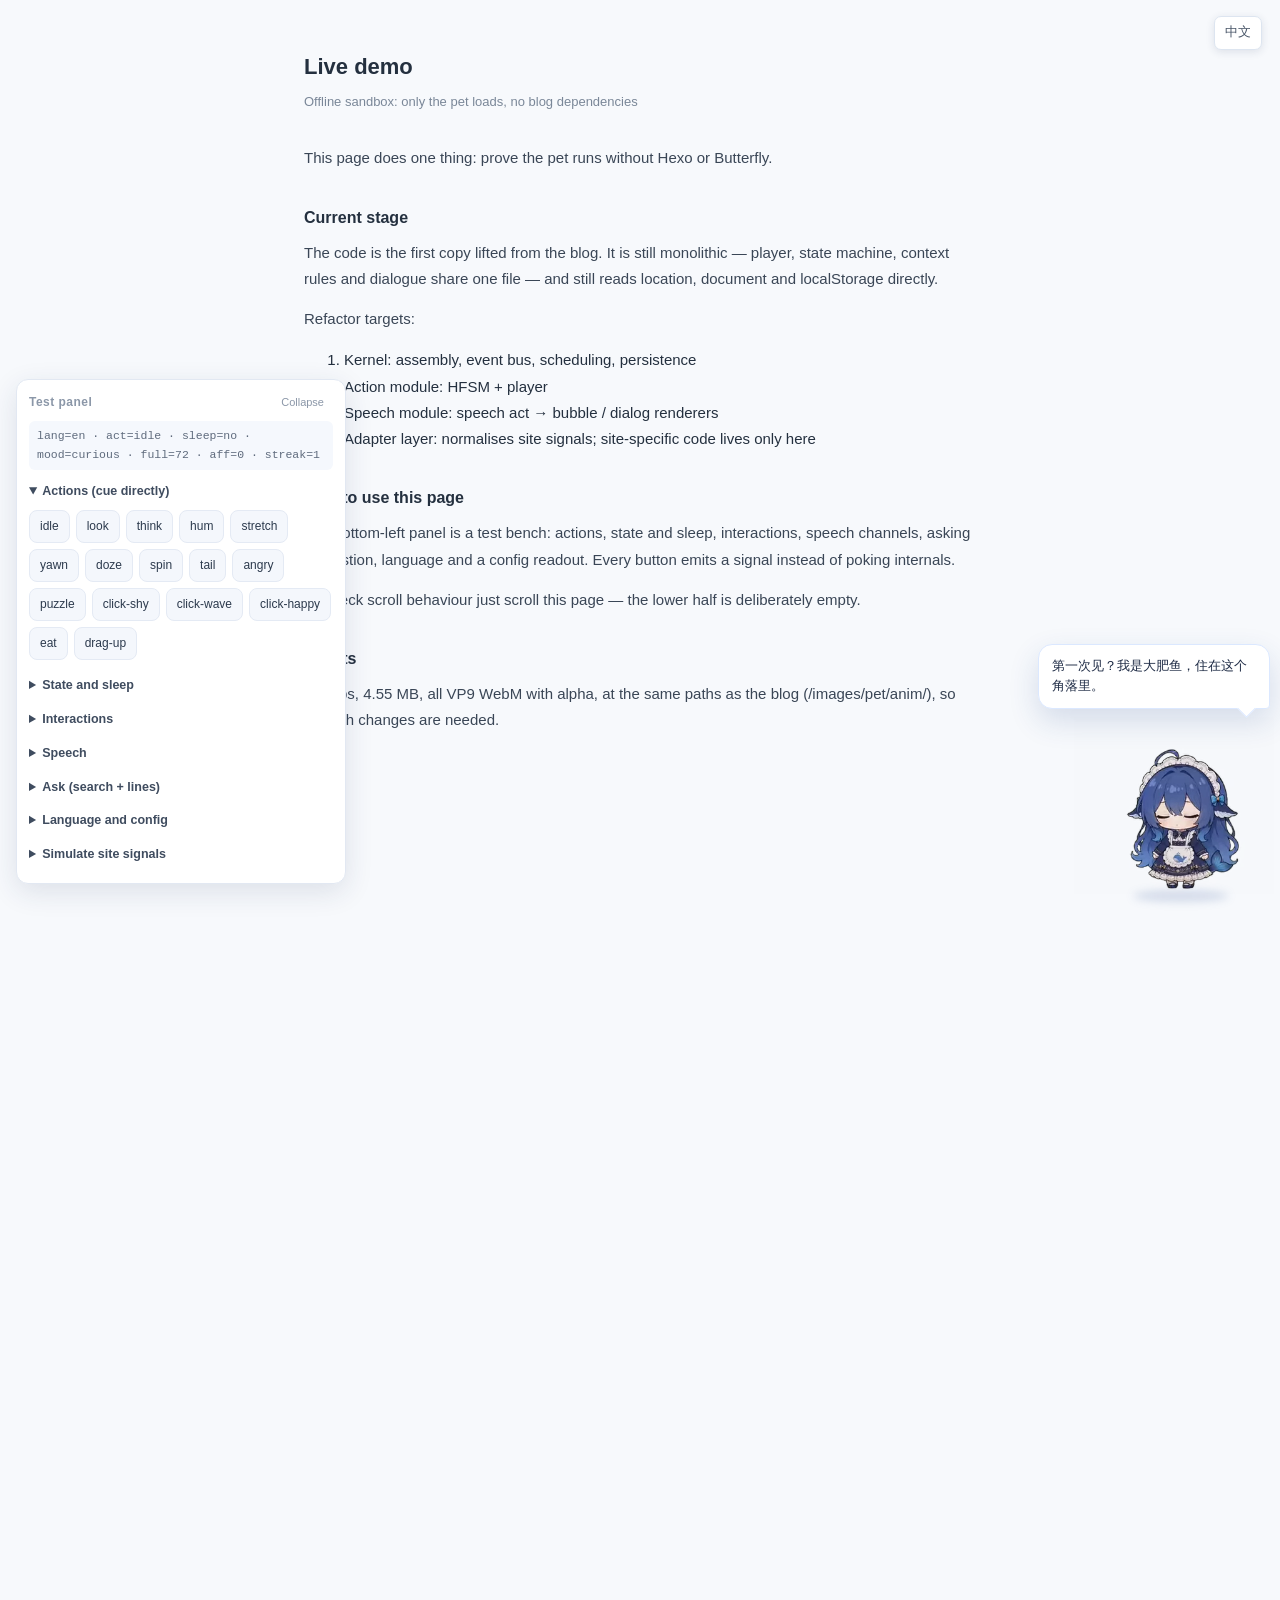
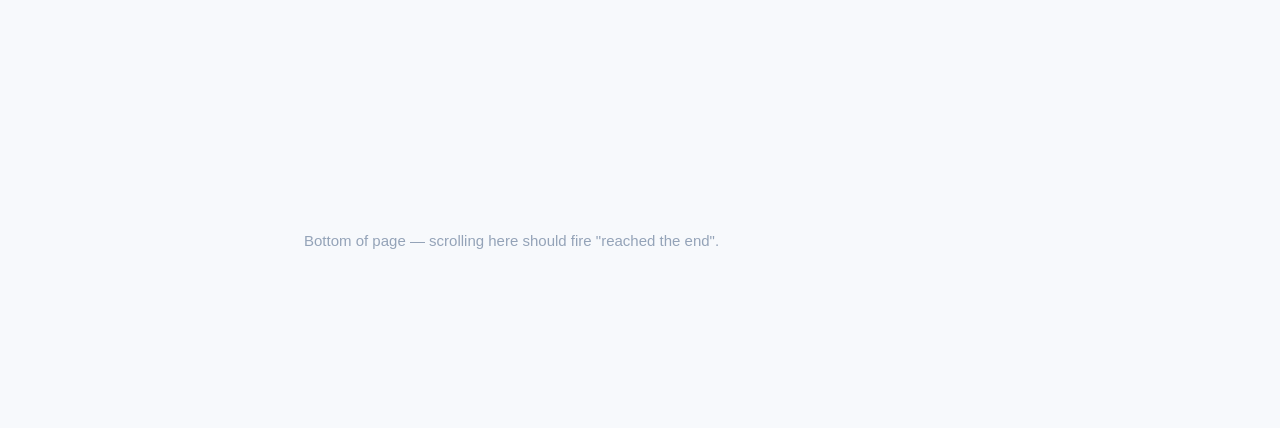
==== index.html @ dca75007 "refactor: 站点接入收敛到 window.SiteAPI，去掉 DOM/location/localStorage 依赖" ====
<!DOCTYPE html>
<html lang="zh-CN">
<head>
<meta charset="utf-8">
<meta name="viewport" content="width=device-width, initial-scale=1">
<title>宠物演示 · 大肥鱼</title>
<link rel="stylesheet" href="/css/deepseek-pet.css">
<style>
    :root { color-scheme: light; }
    * { box-sizing: border-box; }
    body {
        margin: 0;
        font: 15px/1.75 -apple-system, "Segoe UI", "Microsoft YaHei", sans-serif;
        color: #24303f;
        background: #f7f9fc;
    }
    main { max-width: 720px; margin: 0 auto; padding: 48px 24px 160px; }
    h1 { font-size: 22px; margin: 0 0 4px; }
    .sub { color: #7a8798; font-size: 13px; margin-bottom: 32px; }
    h2 { font-size: 16px; margin: 32px 0 8px; }
    p { margin: 0 0 14px; color: #3a4656; }
    code { background: #eef2f8; padding: 1px 5px; border-radius: 4px; font-size: 13px; }
    pre { background: #eef2f8; padding: 14px; border-radius: 8px; overflow: auto; font-size: 13px; }

    /* 模拟站点信号的控制台 */
    .lab { max-height: 72vh; overflow: auto; }
    .lab-head { display:flex; align-items:center; justify-content:space-between; gap:8px; margin-bottom:6px; }
    .lab-head h3 { margin:0; }
    .lab-row { display:flex; flex-wrap:wrap; gap:6px; }
    .lab-row input[type=text] { flex:1 1 100%; }
    .lab-read { font:11.5px/1.6 Consolas,monospace; color:#5f6b7d; background:#f5f8fd; border-radius:6px; padding:6px 8px; margin:6px 0 8px; overflow-wrap:anywhere; }
    .lab details { margin:6px 0 4px; }
    .lab summary { cursor:pointer; font-size:12.5px; color:#3f4c5f; padding:3px 0; font-weight:600; }
    .lab details .lab-row { padding:4px 0 6px; }
    .lab-row input[type=text] { width:100%; box-sizing:border-box; margin-bottom:4px; }
    .lab-out { font:11.5px/1.5 Consolas,monospace; color:#5f6b7d; background:#f5f8fd; border-radius:6px; padding:6px 8px; margin:6px 0 0; white-space:pre-wrap; overflow-wrap:anywhere; }

    .lab {
        position: fixed; left: 16px; bottom: 16px; z-index: 200;
        background: #fff; border: 1px solid #e2e8f2; border-radius: 12px;
        box-shadow: 0 8px 28px rgba(30, 50, 90, .12);
        padding: 10px 12px; width: 330px;
    }
    .lab h3 { margin: 0 0 8px; font-size: 12px; color: #8b97a8; letter-spacing: .04em; }
    .lab button {
        display: block; width: 100%; margin: 0 0 6px; padding: 7px 10px;
        font: inherit; font-size: 13px; text-align: left; cursor: pointer;
        background: #f4f7fc; border: 1px solid #e4eaf4; border-radius: 8px; color: #2c3a4d;
    }
    .lab button:hover { background: #e9f0fb; border-color: #cfdcef; }
    .lab button:active { transform: translateY(1px); }
    .lab .dark { background: #22303f; }
    .lab .dark body { background: #0f1720; }

    /* 测试面板：按钮改成紧凑排列，别一列铺满 */
    .lab .lab-row button { display:inline-block; width:auto; margin:0; padding:5px 10px; font-size:12px; text-align:center; }
    .lab .lab-head h3 { margin:0; white-space:nowrap; }
    .lab .lab-head button { display:inline-block; width:auto; margin:0; padding:2px 8px; font-size:11px; color:#8b97a8; background:transparent; border-color:transparent; }
    .lab .lab-head button:hover { background:#f0f4fa; }
</style>
</head>
<body data-title-key="demo.title">
<main>
    <h1 data-i18n="demo.h1">宠物演示</h1>
    <div class="sub" data-i18n="demo.sub">离线环境 · 只加载宠物本体，不含博客任何依赖</div>

    <p data-i18n="demo.p1">这一页只做一件事：确认宠物能脱离 Hexo / Butterfly 独立运行。</p>

    <h2 data-i18n="demo.stage">当前阶段</h2>
    <p data-i18n="demo.p2">代码是从博客里原样拷贝出来的第一版，内部仍然是单体结构（播放器、状态机、上下文规则、对话都在这一个文件里），并且还在直接读 location、document、localStorage。</p>
    <p data-i18n="demo.p3">接下来的重构目标：</p>
    <ol>
        <li data-i18n="demo.li1">内核（装配、事件总线、调度、持久化）</li>
        <li data-i18n="demo.li2">动作模块（HFSM 状态机 + 播放器）</li>
        <li data-i18n="demo.li3">语言模块（speech act → 气泡 / 对话框渲染器）</li>
        <li data-i18n="demo.li4">适配层（把站点信号规范化，本站的 adapter 只在这里）</li>
    </ol>

    <h2 data-i18n="demo.how">怎么用这一页</h2>
    <p data-i18n="demo.p4">左下角的面板用于模拟站点信号：滚动到底、切到文章页、喂食、触发问候。这些按钮模拟的是未来适配器应当 emit 的东西。</p>
    <p data-i18n="demo.p5">要验证滚动相关行为，直接滚动本页即可——页面下半部分有足够的空白。</p>

    <h2 data-i18n="demo.assets">素材</h2>
    <p data-i18n="demo.p6">32 段动画，4.55 MB，全部为带 alpha 的 VP9 WebM，路径与博客一致（/images/pet/anim/），所以宠物代码不需要改动路径。</p>

    <div style="height:120vh"></div>
    <p style="color:#94a3b8" data-i18n="demo.bottom">页面底部 —— 滚动到这里应触发“读到底了”。</p>
</main>

<div class="lab" id="lab">
    <div class="lab-head">
        <h3 data-i18n="demo.lab">测试面板</h3>
        <button class="lab-mini" onclick="document.getElementById('lab').classList.toggle('is-open')" data-i18n="demo.lab.toggle">收起</button>
    </div>

    <div class="lab-read" id="labRead">…</div>

    <details open>
        <summary data-i18n="demo.g.act">动作（直接 cue）</summary>
        <div class="lab-row" id="labActs"></div>
    </details>

    <details>
        <summary data-i18n="demo.g.state">状态与睡眠</summary>
        <div class="lab-row">
            <button onclick="labState('idle')" data-i18n="demo.state.idle">待机</button>
            <button onclick="labState('busy')" data-i18n="demo.state.busy">忙碌</button>
            <button onclick="labState('sleepy')" data-i18n="demo.state.sleepy">困倦</button>
            <button onclick="labSleep()" data-i18n="demo.sleep">强制入睡</button>
            <button onclick="labWake()" data-i18n="demo.wake">叫醒</button>
        </div>
    </details>

    <details>
        <summary data-i18n="demo.g.interact">互动</summary>
        <div class="lab-row">
            <button onclick="labFeed()" data-i18n="demo.feed">喂食</button>
            <button onclick="labPoke('head')" data-i18n="demo.poke.head">戳脑袋</button>
            <button onclick="labPoke('tail')" data-i18n="demo.poke.tail">戳尾巴</button>
            <button onclick="labBurst()" data-i18n="demo.particles">粒子 ×1</button>
        </div>
    </details>

    <details>
        <summary data-i18n="demo.g.speech">说话</summary>
        <div class="lab-row">
            <button onclick="labSpeech('ambient')" data-i18n="demo.speech.ambient">闲话</button>
            <button onclick="labSpeech('context')" data-i18n="demo.speech.context">情境</button>
            <button onclick="labSpeech('reply')" data-i18n="demo.speech.reply">回答</button>
            <button onclick="labSpeech('dialog')" data-i18n="demo.speech.dialog">进对话框</button>
        </div>
    </details>

    <details>
        <summary data-i18n="demo.g.ask">问一句（走检索 / 句库）</summary>
        <div class="lab-row">
            <input id="labQ" type="text" placeholder="有没有讲算法的？" data-i18n-placeholder="demo.ask.ph">
            <button onclick="labAsk()" data-i18n="demo.ask">提问</button>
        </div>
        <p class="lab-out" id="labAns">…</p>
    </details>

    <details>
        <summary data-i18n="demo.g.lang">语言与配置</summary>
        <div class="lab-row">
            <button onclick="labLang('zh')">中文</button>
            <button onclick="labLang('en')">English</button>
            <button onclick="labShowConfig()" data-i18n="demo.showConfig">看配置</button>
            <button onclick="location.reload()" data-i18n="demo.reload">刷新（重置会话）</button>
        </div>
        <p class="lab-out" id="labCfg">…</p>
    </details>

    <details>
        <summary data-i18n="demo.g.site">站点对接（模拟 SiteAPI）</summary>
        <div class="lab-row">
            <button onclick="location.search='?mock=1'" data-i18n="demo.sim9">带模拟站点重载</button>
            <button onclick="mockCtx('post')" data-i18n="demo.sim1">文章页</button>
            <button onclick="mockCtx('tag')" data-i18n="demo.sim2">标签页</button>
            <button onclick="mockCtx('home')" data-i18n="demo.sim5">首页</button>
            <button onclick="mockCtx('404')" data-i18n="demo.sim6">404</button>
            <button onclick="mockScroll(0.95)" data-i18n="demo.sim3">滚动到 90%</button>
            <button onclick="mockScroll(0)" data-i18n="demo.sim4">滚回顶部</button>
            <button onclick="mockBookmark()" data-i18n="demo.sim7">收藏这页</button>
        </div>
        <p class="lab-out" id="labSite">…</p>
    </details>
</div>
<script>
    /* 实验台：把面板按钮翻译成内核意图，验证真实通路。
       这些按钮模拟的是"站点信号"，正式接入时由 adapter 发出。 */
    (function () {
        function say(text) {
            if (window.PetKernel) window.PetKernel.emit('speech.act', { text: text, ttl: 4200, channel: 'auto', priority: 'context' });
        }
        function act(name, level) {
            if (window.PetKernel) window.PetKernel.emit('intent.action', { act: name, level: level || 'direct', duration: 4000 });
        }
        function state(name) {
            if (window.PetKernel) window.PetKernel.emit('intent.state', { state: name });
        }

        var HANDLERS = {
            'nav:home': function () { state('idle'); say('回到首页了。'); act('look'); },
            'content:item': function () { state('reading'); say('打开一篇，我陪你读。'); act('hum'); },
            'progress:1': function () { window.scrollTo({ top: document.body.scrollHeight, behavior: 'smooth' }); },
            'visitor:first': function () { say('第一次见？我是大肥鱼，住在这个角落里。'); act('click-wave'); },
            'feed': function () { say('白米饭！谢谢你。'); act('eat'); },
            'pet:head': function () { say('别戳脑袋啦。'); act('click-shy'); }
        };

        /* ---- 模拟站点：直接改假 SiteAPI 的状态，看宠物怎么反应 ---- */
        function siteOn() {
            return !!(window.mockSite && window.PetDebug);
        }
        function petAdapter() {
            var d = window.PetDebug && window.PetDebug['deepseek-pet'];
            return d && d.adapter;
        }
        function showSite() {
            var el = document.getElementById('labSite');
            if (!el) return;
            if (!siteOn()) {
                el.textContent = '未挂载模拟站点：点「带模拟站点重载」再试。';
                return;
            }
            var ctx = window.mockSite.state.ctx;
            var ad = petAdapter();
            el.textContent = 'ctx=' + ctx.type + ' ' + ctx.path +
                ' · ratio=' + window.mockSite.state.scroll +
                ' · 宠物看到: ' + (ad ? JSON.stringify(ad.context()) : 'n/a');
        }
        window.mockCtx = function (kind) {
            if (!siteOn()) return showSite();
            var map = {
                post: { type: 'post', id: 'mock-post', title: '演示用的文章', path: '/posts/mock/' },
                tag: { type: 'page', id: '/tags/Unity/', title: '标签：Unity', path: '/tags/Unity/' },
                home: { type: 'page', id: '/', title: '演示首页', path: '/' },
                '404': { type: 'page', id: '/404.html', title: '找不到页面', path: '/404.html' }
            };
            window.mockSite.setContext(map[kind] || map.post);
            setTimeout(function () { try { petAdapter().refresh(); } catch (e) { /* ignore */ } showSite(); }, 60);
        };
        window.mockScroll = function (ratio) {
            if (!siteOn()) return showSite();
            window.mockSite.setScroll(ratio);
            setTimeout(showSite, 60);
        };
        window.mockBookmark = function () {
            if (!siteOn()) return showSite();
            window.PetDebug['deepseek-pet'].site.action('bookmark.toggle', {
                type: 'post', id: 'mock-post', title: '演示用的文章', path: '/posts/mock/'
            }).then(function (r) {
                say(r.ok ? (r.result && r.result.active ? '收藏好了。' : '取消收藏了。') : '收藏没成：' + r.error);
                showSite();
            });
        };
        setInterval(function () { if (document.getElementById('labSite')) showSite(); }, 3000);

        window.sim = function (name) {
            console.log('[lab] signal:', name);
            window.dispatchEvent(new CustomEvent('lab:signal', { detail: { name: name } }));
            var fn = HANDLERS[name];
            if (fn) { try { fn(); } catch (e) { console.error('[lab]', e); } }
            else if (window.PetKernel) window.PetKernel.log && console.log('[lab] no handler for', name);
        };

        // 也支持外部直接派发 lab:signal
        window.addEventListener('lab:signal', function (e) { /* 保留钩子，供未来 adapter 接入 */ });
    })();
</script>
<script>
/* ---------------- 测试面板 ----------------
 * 所有按钮都只是"发信号"，不直接改宠物内部状态：
 * 动作走 intent.action，状态走 intent.state，说话走 speech.act，问句走 PetDebug.reply。
 * 想加测试项，往 ACTS 里塞一个名字就行（动画名来自 config 的 animations / states）。
 */
(function () {
    var ACTS = ['idle', 'look', 'think', 'hum', 'stretch', 'yawn', 'doze', 'spin', 'tail',
                'angry', 'puzzle', 'click-shy', 'click-wave', 'click-happy', 'eat', 'drag-up'];

    function dbg() { return window.PetDebug && window.PetDebug['deepseek-pet']; }
    function T(zh) { return (window.PetI18n && PetI18n.lang === 'en') ? (window.PetI18n.t(zh)) : zh; }

    function emit(method, payload) {
        var K = window.PetKernel;
        if (!K || !K[method]) return false;
        K[method](payload);
        return true;
    }

    function buildActs() {
        var host = document.getElementById('labActs');
        if (!host) return;
        ACTS.forEach(function (name) {
            var b = document.createElement('button');
            b.textContent = name;
            b.onclick = function () { emit('action', { act: name, level: 'direct', duration: 3000 }); };
            host.appendChild(b);
        });
    }

    window.labState = function (name) { emit('state', { state: name }); refresh(); };
    window.labSleep = function () { var d = dbg(); if (d && d.director) d.director.sleep(); refresh(); };
    window.labWake = function () { var d = dbg(); if (d && d.director) d.director.wake(); refresh(); };
    window.labFeed = function () { emit('action', { act: 'eat', level: 'direct' }); refresh(); };
    window.labPoke = function (zone) {
        var d = dbg();
        if (d && d.director) d.director.cue(zone === 'tail' ? 'tail' : 'click-shy');
        var line = zone === 'tail' ? T('尾巴会痒的。') : T('别戳脑袋啦。');
        emit('speech', { text: line, channel: 'auto', priority: 'context', ttl: 2600 });
    };
    window.labBurst = function () {
        var root = document.querySelector('.dp-root');
        if (!root) return;
        var el = document.createElement('span');
        el.className = 'dp-particle';
        el.textContent = '\u{1F497}';
        el.style.left = (52 + Math.random() * 60) + 'px';
        root.appendChild(el);
        setTimeout(function () { el.remove(); }, 1400);
    };
    window.labSpeech = function (kind) {
        var text = T('（测试台词）');
        var act = { text: text, channel: 'auto', priority: 'ambient', ttl: 2600 };
        if (kind === 'context') act.priority = 'context';
        if (kind === 'reply') act.priority = 'reply';
        if (kind === 'dialog') act.channel = 'dialog';
        emit('speech', act);
    };
    window.labAsk = function () {
        var d = dbg(), q = document.getElementById('labQ').value;
        var box = document.getElementById('labAns');
        if (!d || !q) { box.textContent = '…'; return; }
        box.textContent = String(d.reply(q));
    };
    window.labLang = function (code) {
        var d = dbg();
        if (d && d.content) d.content.setLang(code);
        // 工具页文案走 PetI18n，宠物台词走 content，两边一起切才一致
        if (window.PetI18n) window.PetI18n.setLang(code);
        document.documentElement.lang = code === 'en' ? 'en' : 'zh-CN';
        refresh();
    };
    window.labShowConfig = function () {
        var d = dbg(), box = document.getElementById('labCfg');
        if (!d) return;
        var c = d.config;
        box.textContent = JSON.stringify({
            name: (c.persona && c.persona.name) || c.name,
            lang: d.content && d.content.lang,
            drag: c.drag && c.drag.enabled,
            particles: c.click && c.click.particleCount,
            bubbleTtl: c.speech && c.speech.bubbleTtl,
            sleepLoop: c.states && c.states.sleepy && c.states.sleepy.loop,
            idleSleepMs: c.idleSleepMs
        }, null, 1);
    };

    function refresh() {
        var box = document.getElementById('labRead');
        var d = dbg();
        if (!box || !d) return;
        var st = d.state || {};
        var sleeping = !!(d.director && d.director.isSleeping());
        box.textContent = [
            'lang=' + (d.content && d.content.lang),
            'act=' + (d.player && d.player.name ? d.player.name() : '-'),
            'sleep=' + (sleeping ? 'yes' : 'no'),
            'mood=' + (d.mood ? d.mood() : '-'),
            'full=' + (st.fullness | 0),
            'aff=' + (st.affinity | 0),
            'streak=' + (st.streak || 1)
        ].join('  ·  ');
    }

    buildActs();
    setInterval(refresh, 600);
    setTimeout(refresh, 1500);
})();
</script>
<script>
    /* 配置改动后其它标签页会写入时间戳，这里自动重载 */
    (function () {
        var base = null;
        var timer = null;
        function tip() {
            var d = document.createElement('div');
            d.textContent = (window.PetI18n && PetI18n.lang === 'en')
                ? 'Settings changed — reloading…'
                : '配置已更新，正在重载…';
            d.style.cssText = 'position:fixed;left:50%;top:18px;transform:translateX(-50%);z-index:300;' +
                'background:#1f2a37;color:#fff;font:13px/1.5 -apple-system,"Segoe UI","Microsoft YaHei",sans-serif;' +
                'padding:8px 16px;border-radius:20px;box-shadow:0 6px 20px rgba(20,40,80,.25)';
            document.body.appendChild(d);
            setTimeout(function () { location.reload(); }, 700);
        }
        function check() {
            fetch('/api/version', { cache: 'no-store' })
                .then(function (r) { return r.ok ? r.json() : null; })
                .then(function (d) {
                    if (!d || !d.ok) { clearInterval(timer); return; }   // 静态托管时没有这个接口，安静退出
                    if (base === null) { base = d.rev; return; }
                    if (d.rev !== base) { clearInterval(timer); tip(); }
                })
                .catch(function () { clearInterval(timer); });
        }
        timer = setInterval(check, 2500);
        check();
    })();

    /* 编辑器保存后广播时间戳，跨标签页立即重载 */
    (function () {
        window.addEventListener('storage', function (e) {
            if (e.key !== 'pet-config-ts') return;
            var tip = document.createElement('div');
            tip.textContent = (window.PetI18n && PetI18n.lang === 'en')
                ? 'Settings changed — reloading…'
                : '配置已更新，正在重载…';
            tip.style.cssText = 'position:fixed;left:50%;top:18px;transform:translateX(-50%);z-index:300;' +
                'background:#1f2a37;color:#fff;font:13px/1.5 -apple-system,"Segoe UI","Microsoft YaHei",sans-serif;' +
                'padding:8px 16px;border-radius:20px;box-shadow:0 6px 20px rgba(20,40,80,.25)';
            document.body.appendChild(tip);
            setTimeout(function () { location.reload(); }, 700);
        });
    })();
</script>
<script src="assets/i18n.js"></script>
<script>
    /* 带 ?mock=1 时先挂一个假的 SiteAPI，再加载宠物：
       这样演示页也能走"只通过 SiteAPI 对话"的真实链路。 */
    (function () {
        function loadPet() {
            var p = document.createElement('script');
            p.type = 'module';
            p.src = '/js/pet/index.js';
            document.body.appendChild(p);
        }
        if (/[?&]mock=1\b/.test(location.search)) {
            var s = document.createElement('script');
            s.src = '/mock-site.js';
            s.onload = loadPet;
            s.onerror = loadPet;
            document.body.appendChild(s);
        } else {
            loadPet();
        }
    })();
</script>
</body>
</html>
---- css/deepseek-pet.css ----
/* ============================================================
 * DeepSeek 鲸鱼娘博客宠物 · 小深
 * 立绘 + localStorage，不依赖任何外部接口、不需要 API Key
 * ============================================================ */

.dp-root {
    --dp-primary: #4a8cf7;
    --dp-primary-2: #7c5cf0;
    --dp-cyan: #62d9f5;
    --dp-text: #1e2b45;
    --dp-muted: #6b7c99;
    --dp-card: #ffffff;
    --dp-border: #dbe8ff;
    position: fixed;
    /* 偏移量由 CONFIG.offset 写入，同页放第二只时错开位置 */
    right: calc(6px + var(--dp-ox, 0px));
    bottom: calc(6px + var(--dp-oy, 0px));
    /* 低于主题右下角按钮，避免挡住深色模式等开关 */
    z-index: 90;
    /* 尺寸由 CONFIG.size 写成 --dp-w / --dp-h，这里的值只是缺省 */
    width: var(--dp-w, 200px);
    pointer-events: none;
    font-family: -apple-system, BlinkMacSystemFont, "Segoe UI", Roboto, "PingFang SC", "Microsoft YaHei", sans-serif;
    user-select: none;
    -webkit-user-select: none;
    touch-action: none;
}

[data-theme="dark"] .dp-root {
    --dp-text: #e8eefc;
    --dp-muted: #9fb0ce;
    --dp-card: #1a2333;
    --dp-border: #2d3d5c;
}

/* ---------- 角色 ---------- */
.dp-root .dp-character {
    position: relative;
    width: var(--dp-w, 200px);
    /* 与动画素材同比例，由 CONFIG.size 决定 */
    height: var(--dp-h, 177px);
    pointer-events: auto;
    cursor: grab;
    transform-origin: 50% 100%;
    animation: dp-float 8.4s ease-in-out infinite;
}

/* 关掉拖拽时换成普通指针，别暗示"能抓" */
.dp-root.is-no-drag .dp-character {
    cursor: pointer;
}

/* 舞台：静态立绘打底，透明视频叠在上面 */
.dp-root .dp-stage {
    position: absolute;
    inset: 0;
}

.dp-root .dp-art,
.dp-root .dp-video {
    position: absolute;
    inset: 0;
    display: block;
    width: 100%;
    height: 100%;
    object-fit: contain;
    object-position: bottom center;
    -webkit-user-drag: none;
    pointer-events: none;
}

/* 投影参数：可在 CONFIG.shadow 或 CSS 里覆盖
 * --dp-shadow-x   水平偏移，正数向右（角色偏左时调大）
 * --dp-shadow-y   垂直偏移
 * --dp-shadow-blur 模糊半径
 * --dp-shadow-color 颜色
 */
.dp-root {
    --dp-shadow-x: 0px;
    --dp-shadow-y: 10px;
    --dp-shadow-blur: 14px;
    --dp-shadow-color: rgba(33, 72, 145, 0.16);
}

/* 投影只给占位立绘：视频叠加 drop-shadow 会在软件渲染下糊出一圈灰底 */
.dp-root .dp-art {
    filter: drop-shadow(var(--dp-shadow-x) var(--dp-shadow-y) var(--dp-shadow-blur) var(--dp-shadow-color));
}

/* 视频默认透明，谁在播谁亮 */
.dp-root .dp-video {
    opacity: 0;
    transition: opacity 130ms ease;
}

.dp-root .dp-video.is-front {
    opacity: 1;
}

/* 视频就位后把占位立绘淡出；没就位（或浏览器不支持 WebM alpha）就一直显示立绘 */
.dp-root .dp-stage.is-ready .dp-art {
    opacity: 0;
    transition: opacity 320ms ease;
}

.dp-root .dp-stage.is-static .dp-art {
    opacity: 1;
}

.dp-root.is-sleep .dp-art {
    filter: drop-shadow(var(--dp-shadow-x) var(--dp-shadow-y) var(--dp-shadow-blur) var(--dp-shadow-color)) saturate(0.82) brightness(0.96);
}

.dp-root.is-sleep .dp-video {
    filter: saturate(0.82) brightness(0.96);
}

/* 呼吸层：视频自带呼吸，这里只保留结构 */
.dp-root .dp-body {
    position: absolute;
    inset: 0;
    transform-origin: 50% 100%;
}

.dp-root.is-dragging .dp-character {
    cursor: grabbing;
    animation: none;
}


/* 地面投影：跟着 CONFIG.shadow 走，和立绘的 drop-shadow 共用同一组变量 */
.dp-root .dp-shadow {
    position: absolute;
    left: 50%;
    bottom: calc(-2px - var(--dp-shadow-y) * 0.5);
    width: 96px;
    height: 12px;
    border-radius: 50%;
    background: var(--dp-shadow-color);
    transform: translateX(calc(-50% + var(--dp-shadow-x)));
    filter: blur(calc(var(--dp-shadow-blur) * 0.45));
    animation: dp-shadow 3.8s ease-in-out infinite;
    z-index: -1;
}


/* 深色模式下给深蓝色的鳍和尾巴补一圈冷光，避免糊成一团 */

/* 被摸/被喂食时的弹跳 */
.dp-root .dp-character.is-happy {
    animation: dp-happy 0.9s ease;
}

/* 睡着时放慢、变暗 */
.dp-root.is-sleep .dp-character {
    animation-duration: 6.5s;
    filter: saturate(0.75) brightness(0.94);
}



/* ---------- 气泡 ---------- */
.dp-root .dp-bubble {
    position: absolute;
    right: 4px;
    bottom: calc(100% + 8px);
    width: 232px;
    padding: 11px 13px;
    border: 1px solid var(--dp-border);
    border-radius: 14px 14px 4px 14px;
    background: var(--dp-card);
    box-shadow: 0 12px 30px rgba(31, 66, 135, 0.16);
    color: var(--dp-text);
    font-size: 12.5px;
    line-height: 1.65;
    opacity: 0;
    transform: translateY(6px) scale(0.96);
    transform-origin: bottom right;
    pointer-events: none;
    transition: opacity 0.2s ease, transform 0.2s ease;
    z-index: 2;
}

.dp-root .dp-bubble.is-show {
    opacity: 1;
    transform: translateY(0) scale(1);
}

.dp-root .dp-bubble::after {
    content: "";
    position: absolute;
    right: 16px;
    bottom: -7px;
    width: 12px;
    height: 12px;
    border-right: 1px solid var(--dp-border);
    border-bottom: 1px solid var(--dp-border);
    background: var(--dp-card);
    transform: rotate(45deg);
}

/* ---------- 悬浮操作 ---------- */
.dp-root .dp-actions {
    position: absolute;
    pointer-events: none;
    /* 贴着角色盒子的右边缘，再用 padding 让出 8px 视觉间距：
       中间不能留"空隙"，否则鼠标横穿时 :hover 会断，按钮就先消失了 */
    right: 100%;
    padding-right: 8px;
    bottom: 34px;
    display: flex;
    flex-direction: column;
    gap: 5px;
    opacity: 0;
    transform: translateY(5px);
    transition: opacity var(--dp-actions-fade, 140ms) ease, transform var(--dp-actions-fade, 140ms) ease;
    pointer-events: none;
    z-index: 3;
}

.dp-root:hover .dp-actions,
.dp-root:focus-within .dp-actions,
.dp-root.is-chatting .dp-actions {
    opacity: 1;
    transform: translateY(0);
    pointer-events: auto;
}

/* 鼠标已经离开、但还在 actionHideDelayMs 的宽限期内：保持可点 */
.dp-root.is-actions .dp-actions {
    opacity: 1;
    transform: translateY(0);
    pointer-events: auto;
}

.dp-root .dp-action {
    display: inline-flex;
    align-items: center;
    justify-content: center;
    width: 30px;
    height: 30px;
    padding: 0;
    border: 1px solid var(--dp-border);
    border-radius: 9px;
    background: var(--dp-card);
    color: var(--dp-text);
    font-size: 15px;
    line-height: 1;
    cursor: pointer;
    box-shadow: 0 5px 12px rgba(31, 66, 135, 0.12);
    transition: transform 0.15s ease, border-color 0.15s ease;
}

.dp-root .dp-action:hover {
    border-color: var(--dp-primary);
    transform: translateY(-2px);
}

.dp-root .dp-action[data-dp-action="hide"] {
    color: var(--dp-muted);
    font-size: 17px;
}

/* ---------- 状态卡 ---------- */
.dp-root .dp-card {
    position: absolute;
    pointer-events: auto;
    right: calc(100% + 46px);
    bottom: 34px;
    width: 148px;
    padding: 9px 10px;
    border: 1px solid var(--dp-border);
    border-radius: 12px;
    background: var(--dp-card);
    box-shadow: 0 8px 20px rgba(31, 66, 135, 0.12);
    opacity: 0;
    transform: translateY(4px);
    pointer-events: none;
    transition: opacity 0.18s ease, transform 0.18s ease;
    z-index: 3;
}

.dp-root:hover .dp-card,
.dp-root:focus-within .dp-card {
    opacity: 1;
    transform: translateY(0);
}

/* 聊天时不弹状态卡，避免挡住角色 */
.dp-root.is-chatting .dp-card {
    opacity: 0;
    pointer-events: none;
}

.dp-root .dp-meter {
    display: grid;
    grid-template-columns: 34px minmax(0, 1fr);
    align-items: center;
    gap: 6px;
    margin-top: 5px;
}

.dp-root .dp-meter:first-child {
    margin-top: 0;
}

.dp-root .dp-meter span {
    color: var(--dp-muted);
    font-size: 10px;
}

.dp-root .dp-meter em {
    display: block;
    height: 5px;
    overflow: hidden;
    border-radius: 999px;
    background: var(--dp-border);
    font-style: normal;
}

.dp-root .dp-meter i {
    display: block;
    height: 5px;
    border-radius: 999px;
    background: linear-gradient(90deg, var(--dp-primary), var(--dp-cyan));
    transition: width 0.3s ease;
}

.dp-root .dp-status {
    color: var(--dp-primary);
    font-size: 10px;
    font-weight: 600;
}

.dp-root.is-hungry .dp-status {
    color: #ef7d4a;
}

/* ---------- 聊天 ---------- */
.dp-root .dp-chat {
    position: absolute;
    pointer-events: auto;
    right: 0;
    bottom: calc(100% + 8px);
    display: none;
    width: 248px;
    padding: 12px;
    border: 1px solid var(--dp-border);
    border-radius: 15px;
    background: var(--dp-card);
    box-shadow: 0 14px 34px rgba(31, 66, 135, 0.2);
    z-index: 4;
}

.dp-root .dp-chat.is-open {
    display: block;
}

.dp-root .dp-chat-head {
    display: flex;
    align-items: center;
    justify-content: space-between;
    margin-bottom: 8px;
    color: var(--dp-text);
    font-size: 12px;
    font-weight: 700;
}

.dp-root .dp-chat-close {
    width: 22px;
    height: 22px;
    padding: 0;
    border: 0;
    border-radius: 6px;
    background: transparent;
    color: var(--dp-muted);
    font-size: 16px;
    line-height: 1;
    cursor: pointer;
}

.dp-root .dp-chat-close:hover {
    background: rgba(74, 140, 247, 0.12);
    color: var(--dp-primary);
}

.dp-root .dp-chat-log {
    display: grid;
    gap: 6px;
    max-height: 196px;
    overflow-y: auto;
    padding-right: 2px;
    margin-bottom: 9px;
    scrollbar-width: thin;
}

.dp-root .dp-msg {
    max-width: 88%;
    padding: 7px 9px;
    border-radius: 10px;
    font-size: 12px;
    line-height: 1.55;
    word-break: break-word;
    color: var(--dp-text);
}

.dp-root .dp-msg.is-pet {
    justify-self: start;
    background: rgba(74, 140, 247, 0.12);
    border-bottom-left-radius: 3px;
}

.dp-root .dp-msg.is-user {
    justify-self: end;
    background: var(--dp-primary);
    color: #fff;
    border-bottom-right-radius: 3px;
}

/* 素材署名：CC BY-NC-SA 4.0 要求公开渠道可查 */
.dp-root .dp-credit {
    margin: 6px 0 0;
    font-size: 10px;
    line-height: 1.4;
    color: var(--dp-muted);
    text-align: center;
}

.dp-root .dp-credit a {
    color: inherit;
    text-decoration: underline;
}
.dp-root .dp-chat-form {
    display: flex;
    gap: 6px;
}

.dp-root .dp-chat-input {
    flex: 1 1 auto;
    min-width: 0;
    padding: 8px 9px;
    border: 1px solid var(--dp-border);
    border-radius: 9px;
    outline: none;
    background: transparent;
    color: var(--dp-text);
    font-size: 12px;
}

.dp-root .dp-chat-input:focus {
    border-color: var(--dp-primary);
}

.dp-root .dp-chat-send {
    flex: 0 0 auto;
    padding: 0 12px;
    border: 0;
    border-radius: 9px;
    background: linear-gradient(135deg, var(--dp-primary), var(--dp-primary-2));
    color: #fff;
    font-size: 12px;
    font-weight: 700;
    cursor: pointer;
}

/* ---------- 粒子 / 隐藏 ---------- */
.dp-root .dp-particle {
    position: absolute;
    bottom: 96px;
    z-index: 5;
    pointer-events: none;
    font-size: 18px;
    animation: dp-particle 1.1s ease-out forwards;
}

.dp-root.is-hidden {
    width: 0;
    height: 0;
    right: 0;
    bottom: 0;
    pointer-events: none;
}

.dp-root.is-hidden .dp-character,
.dp-root.is-hidden .dp-bubble,
.dp-root.is-hidden .dp-actions,
.dp-root.is-hidden .dp-card,
.dp-root.is-hidden .dp-chat {
    display: none;
}

.dp-root .dp-restore {
    position: fixed;
    right: 6px;
    bottom: 6px;
    z-index: 90;
    display: none;
    align-items: center;
    justify-content: center;
    width: 44px;
    height: 44px;
    border: 1px solid var(--dp-border);
    border-radius: 50%;
    background: var(--dp-card);
    box-shadow: 0 8px 22px rgba(31, 66, 135, 0.2);
    font-size: 22px;
    cursor: pointer;
    pointer-events: auto;
}

.dp-root.is-hidden .dp-restore {
    display: flex;
}

/* ---------- 动画 ---------- */
/* 整体浮动 + 极轻微左右摇摆，看起来像站着呼吸而不是贴图平移 */
@keyframes dp-float {
    0% {
        transform: translate(0, 0) rotate(0deg);
    }

    22% {
        transform: translate(1.2px, -3px) rotate(0.5deg);
    }

    45% {
        transform: translate(0.4px, -6.5px) rotate(0.15deg);
    }

    68% {
        transform: translate(-1.2px, -3px) rotate(-0.5deg);
    }

    100% {
        transform: translate(0, 0) rotate(0deg);
    }
}

/* 呼吸：胸腔轻微起伏，锚在脚底 */
@keyframes dp-breathe {

    0%,
    100% {
        transform: scale(1, 1);
    }

    50% {
        transform: scale(0.997, 1.016);
    }
}

@keyframes dp-shadow {

    0%,
    100% {
        transform: translateX(-50%) scale(1);
        opacity: 0.9;
    }

    50% {
        transform: translateX(-50%) scale(0.86);
        opacity: 0.5;
    }
}


@keyframes dp-happy {
    0% {
        transform: translateY(0) scale(1);
    }

    28% {
        transform: translateY(-12px) scale(1.04, 0.97);
    }

    55% {
        transform: translateY(0) scale(0.98, 1.03);
    }

    78% {
        transform: translateY(-4px) scale(1.01, 0.99);
    }

    100% {
        transform: translateY(0) scale(1);
    }
}

@keyframes dp-particle {
    0% {
        opacity: 1;
        transform: translateY(0) scale(0.8) rotate(0deg);
    }

    100% {
        opacity: 0;
        transform: translateY(-60px) scale(1.25) rotate(18deg);
    }
}

/* ---------- 移动端 ---------- */
@media (max-width: 768px) {
    .dp-root {
        right: 8px;
        bottom: calc(env(safe-area-inset-bottom, 0px) + 74px);
        width: 146px;
        z-index: 9996;
    }

    .dp-root .dp-character {
        width: 146px;
        height: 129px;
    }

    .dp-root .dp-bubble,
    .dp-root .dp-chat {
        width: 208px;
    }

    /* 手机上按钮常驻，给个半透明底，压在正文上也像个控件而不是散落的图标 */
    .dp-root .dp-actions {
        opacity: 1;
        transform: none;
        pointer-events: auto;
        gap: 3px;
        padding: 4px;
        border: 1px solid var(--dp-border);
        border-radius: 12px;
        background: rgba(255, 255, 255, 0.86);
        box-shadow: 0 6px 16px rgba(31, 66, 135, 0.14);
        backdrop-filter: blur(6px);
        -webkit-backdrop-filter: blur(6px);
        right: calc(100% + 4px);
    }

    [data-theme="dark"] .dp-root .dp-actions {
        background: rgba(26, 35, 51, 0.86);
    }

    .dp-root .dp-action {
        border-color: transparent;
        box-shadow: none;
        background: transparent;
    }

    .dp-root .dp-action {
        width: 26px;
        height: 26px;
        font-size: 13px;
    }

    .dp-root .dp-card {
        display: none;
    }

    .dp-root .dp-shadow {
        width: 76px;
        height: 9px;
    }

    .dp-root .dp-restore {
        right: 8px;
        bottom: calc(env(safe-area-inset-bottom, 0px) + 74px);
    }

    body.has-sticky-answer-sheet .dp-root {
        bottom: calc(env(safe-area-inset-bottom, 0px) + 140px);
    }

    body.has-sticky-answer-sheet.answer-sheet-expanded .dp-root {
        bottom: calc(48vh + env(safe-area-inset-bottom, 0px) + 80px);
    }
}

/* ---------- 无障碍 / 省电 ---------- */
@media (prefers-reduced-motion: reduce) {
    /* 只关"额外装饰"：待机浮动和影子呼吸。
       宠物本体的动画（透明视频）不在这里关——那是内容，不是装饰。
       历史的坑：这里曾写 animation-duration: 0.01s，配 infinite 等于 100Hz 抖动。 */
    .dp-root .dp-character,
    .dp-root .dp-shadow {
        animation: none !important;
    }
}

.dp-root .dp-character:focus-visible,
.dp-root .dp-restore:focus-visible,
.dp-root .dp-action:focus-visible {
    outline: 2px solid var(--dp-primary);
    outline-offset: 2px;
}

.dp-root .dp-link {
    color: #4a90e2;
    text-decoration: underline;
    text-underline-offset: 2px;
    word-break: break-all;
    cursor: pointer;
}

.dp-root .dp-link:hover {
    color: #2f6fb8;
}

/* 分区调试层：?pet-zone=1 时出现，正式环境不加载 */
.dp-root .dp-zone-debug {
    position: absolute;
    inset: 0;
    pointer-events: none;
    z-index: 5;
}
.dp-root .dp-zone-band {
    position: absolute;
    left: 0;
    right: 0;
    border-top: 1px dashed rgba(255, 120, 120, .9);
    background: rgba(255, 120, 120, .10);
    font: 10px/1.2 sans-serif;
    color: #b33;
}
.dp-root .dp-zone-band:nth-child(even) { background: rgba(120, 160, 255, .10); border-color: rgba(120, 160, 255, .9); }
.dp-root[data-zone]::after {
    content: attr(data-zone);
    position: absolute;
    left: 4px;
    bottom: 4px;
    font: 10px/1 monospace;
    color: #c33;
    background: rgba(255, 255, 255, .85);
    padding: 2px 4px;
    border-radius: 3px;
}
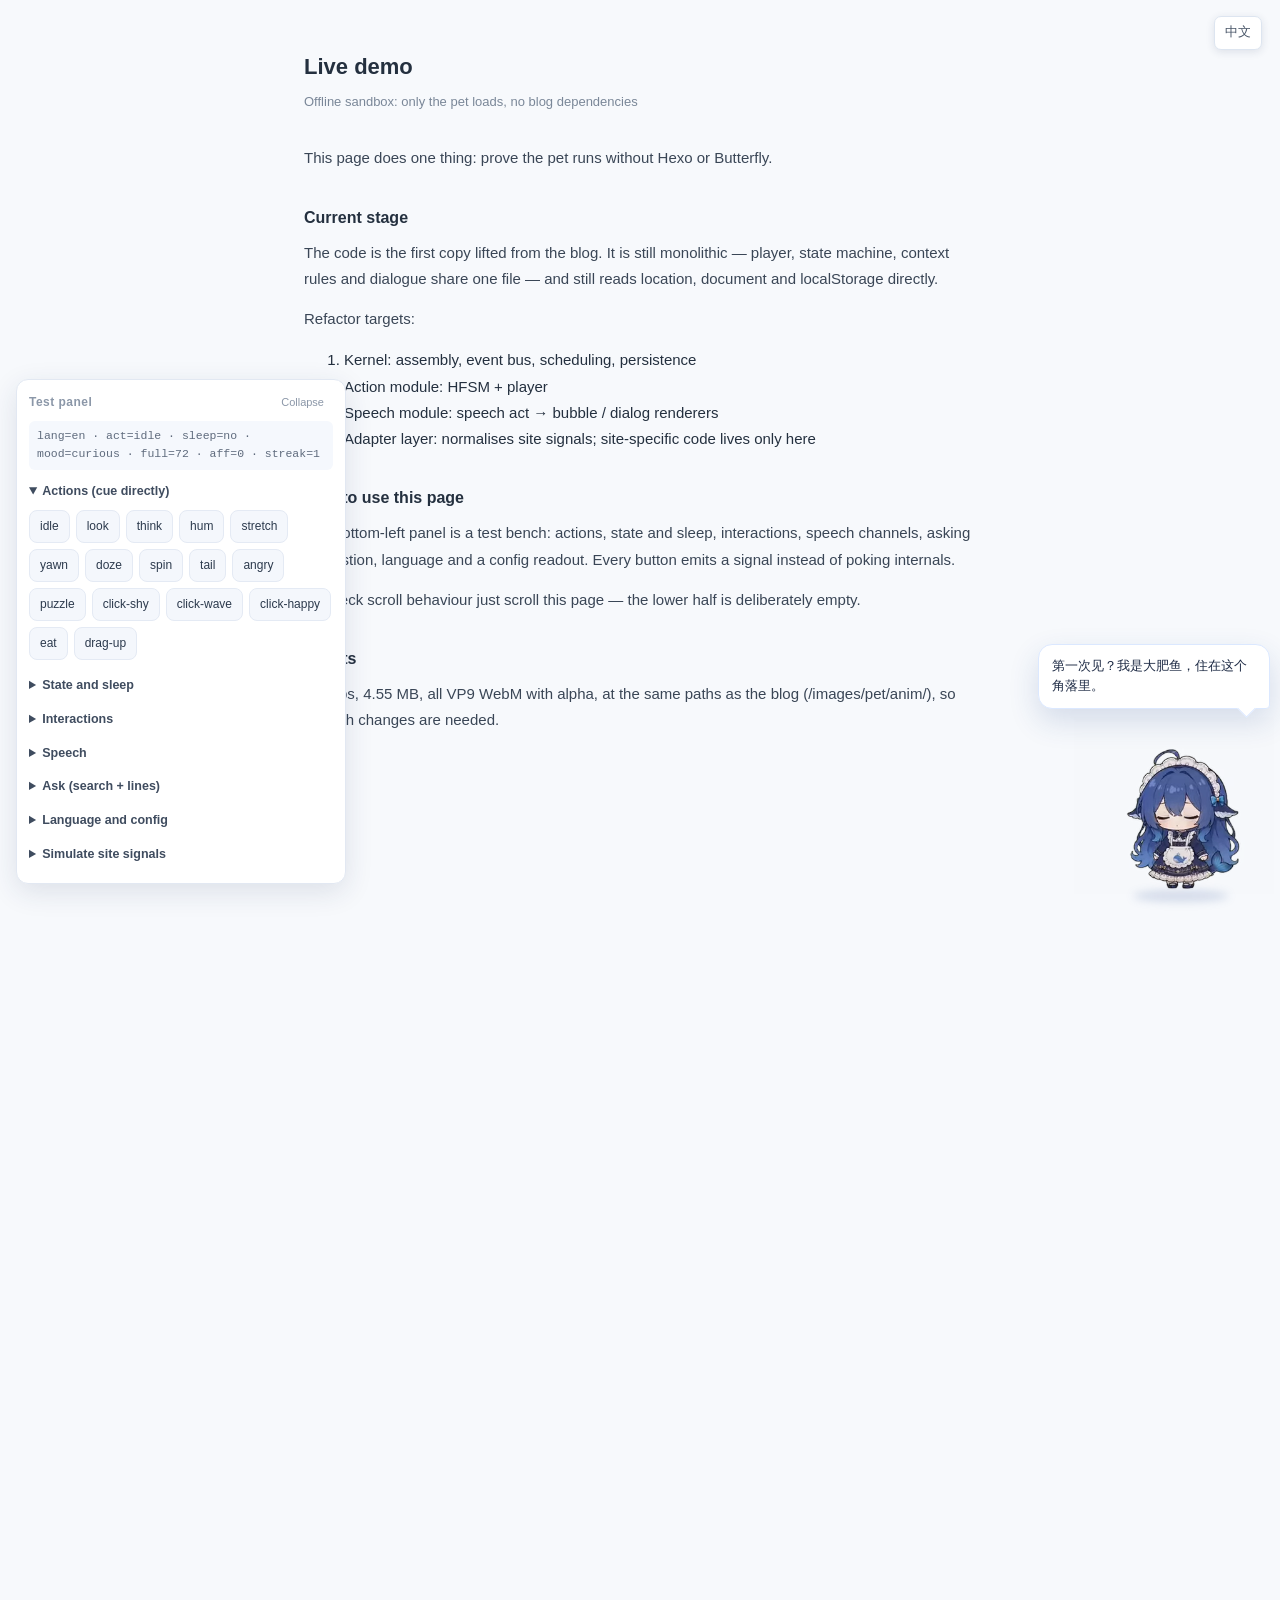
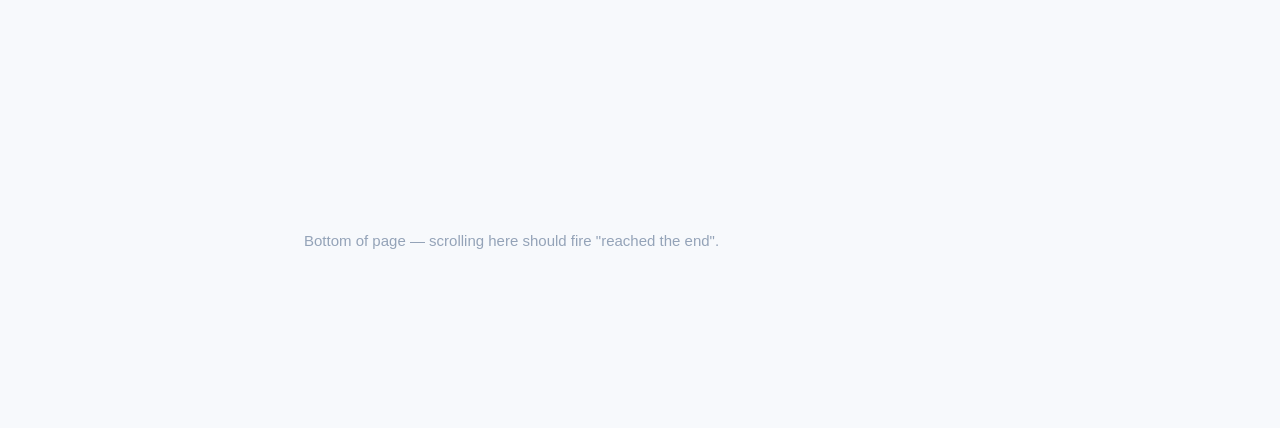
==== commit 5d509a70: "feat: 接入 SiteAPI 1.1（轻量 ready、上下文元数据、主题/评论、错误码），文章页不再加载内容库" ====
--- a/index.html
+++ b/index.html
@@ -162,6 +162,7 @@
             <button onclick="mockScroll(0.95)" data-i18n="demo.sim3">滚动到 90%</button>
             <button onclick="mockScroll(0)" data-i18n="demo.sim4">滚回顶部</button>
             <button onclick="mockBookmark()" data-i18n="demo.sim7">收藏这页</button>
+            <button onclick="mockTheme()" data-i18n="demo.sim8">切主题</button>
         </div>
         <p class="lab-out" id="labSite">…</p>
     </details>
@@ -207,16 +208,21 @@
             var ctx = window.mockSite.state.ctx;
             var ad = petAdapter();
             el.textContent = 'ctx=' + ctx.type + ' ' + ctx.path +
+                ' · theme=' + (ctx.theme || '?') +
                 ' · ratio=' + window.mockSite.state.scroll +
                 ' · 宠物看到: ' + (ad ? JSON.stringify(ad.context()) : 'n/a');
         }
         window.mockCtx = function (kind) {
             if (!siteOn()) return showSite();
             var map = {
-                post: { type: 'post', id: 'mock-post', title: '演示用的文章', path: '/posts/mock/' },
-                tag: { type: 'page', id: '/tags/Unity/', title: '标签：Unity', path: '/tags/Unity/' },
-                home: { type: 'page', id: '/', title: '演示首页', path: '/' },
-                '404': { type: 'page', id: '/404.html', title: '找不到页面', path: '/404.html' }
+                post: {
+                    type: 'post', id: 'mock-post', contentId: 'post:_posts/mock.md',
+                    title: '演示用的文章', path: '/posts/mock/',
+                    tags: ['Unity', 'C#'], categories: ['技术'], wordCount: 5200
+                },
+                tag: { type: 'tag', id: '/tags/Unity/', title: '标签：Unity', path: '/tags/Unity/', tags: [], wordCount: 0 },
+                home: { type: 'home', id: '/', title: '演示首页', path: '/', tags: [], wordCount: 0 },
+                '404': { type: '404', id: '/404.html', title: '找不到页面', path: '/404.html', tags: [], wordCount: 0 }
             };
             window.mockSite.setContext(map[kind] || map.post);
             setTimeout(function () { try { petAdapter().refresh(); } catch (e) { /* ignore */ } showSite(); }, 60);
@@ -225,6 +231,12 @@
             if (!siteOn()) return showSite();
             window.mockSite.setScroll(ratio);
             setTimeout(showSite, 60);
+        };
+        window.mockTheme = function () {
+            if (!siteOn()) return showSite();
+            var next = window.mockSite.state.ctx.theme === 'dark' ? 'light' : 'dark';
+            window.mockSite.setTheme(next);
+            setTimeout(showSite, 80);
         };
         window.mockBookmark = function () {
             if (!siteOn()) return showSite();
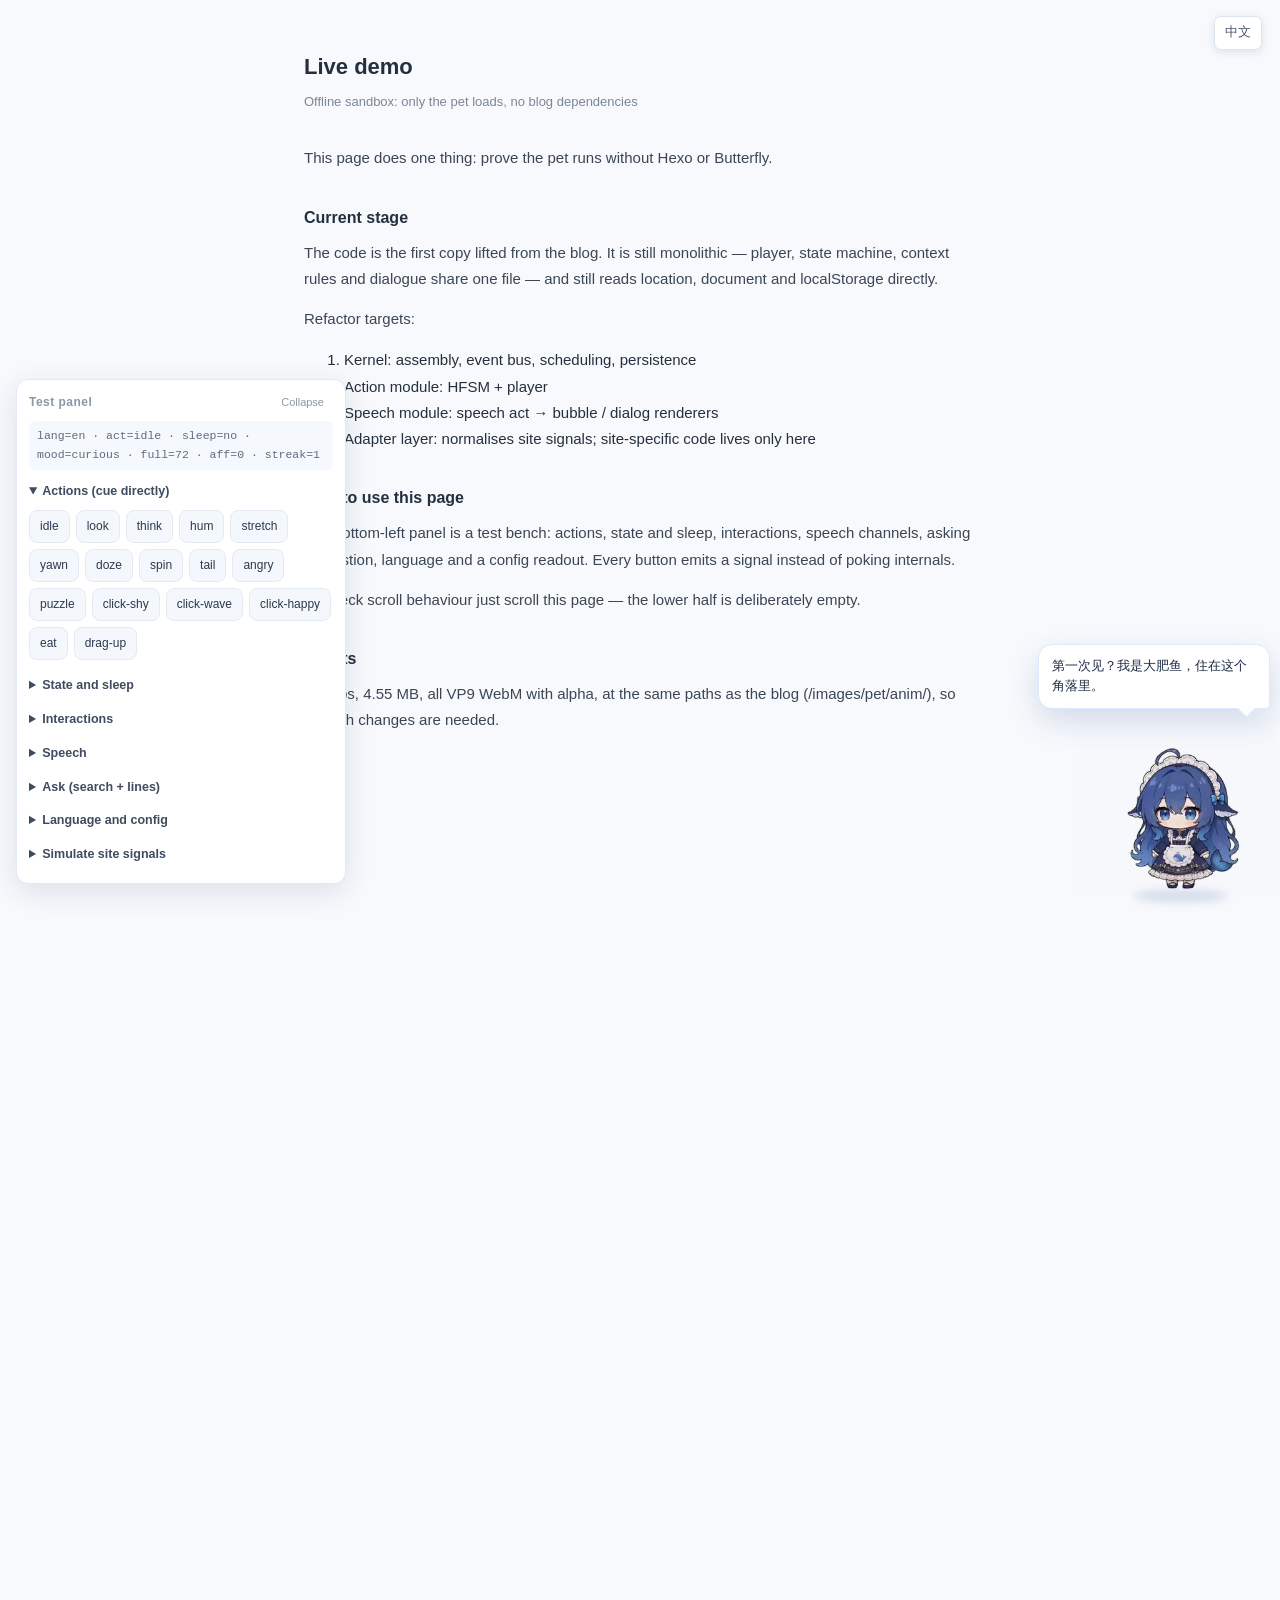
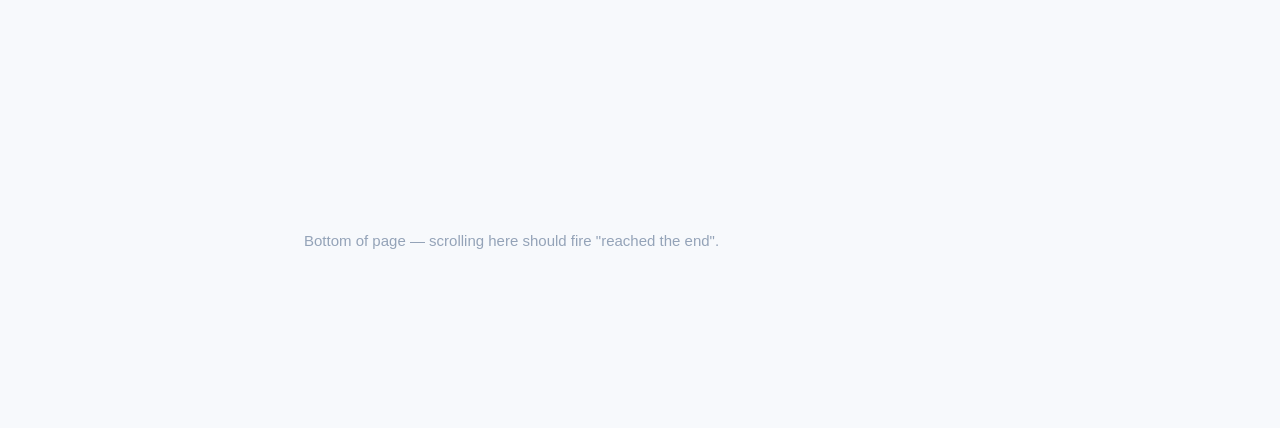
==== commit 0e05e5ec: "fix(demo): 测试面板改为向活内核发意图，修正状态/说话/提问与站点面板" ====
--- a/index.html
+++ b/index.html
@@ -34,6 +34,7 @@
     .lab details .lab-row { padding:4px 0 6px; }
     .lab-row input[type=text] { width:100%; box-sizing:border-box; margin-bottom:4px; }
     .lab-out { font:11.5px/1.5 Consolas,monospace; color:#5f6b7d; background:#f5f8fd; border-radius:6px; padding:6px 8px; margin:6px 0 0; white-space:pre-wrap; overflow-wrap:anywhere; }
+    .lab-hint { font-size:11.5px; line-height:1.6; color:#8792a3; margin:6px 0 0; }
 
     .lab {
         position: fixed; left: 16px; bottom: 16px; z-index: 200;
@@ -103,12 +104,11 @@
     <details>
         <summary data-i18n="demo.g.state">状态与睡眠</summary>
         <div class="lab-row">
-            <button onclick="labState('idle')" data-i18n="demo.state.idle">待机</button>
-            <button onclick="labState('busy')" data-i18n="demo.state.busy">忙碌</button>
-            <button onclick="labState('sleepy')" data-i18n="demo.state.sleepy">困倦</button>
             <button onclick="labSleep()" data-i18n="demo.sleep">强制入睡</button>
             <button onclick="labWake()" data-i18n="demo.wake">叫醒</button>
         </div>
+        <p class="lab-out" id="labState">…</p>
+        <p class="lab-hint" data-i18n="demo.state.note">状态不能手动设：它由站点上下文推导（页面类型、阅读进度、主题、时间）。想切换状态，到下面「站点对接」里改上下文。</p>
     </details>
 
     <details>
@@ -128,6 +128,7 @@
             <button onclick="labSpeech('context')" data-i18n="demo.speech.context">情境</button>
             <button onclick="labSpeech('reply')" data-i18n="demo.speech.reply">回答</button>
             <button onclick="labSpeech('dialog')" data-i18n="demo.speech.dialog">进对话框</button>
+            <button onclick="labChatClose()" data-i18n="demo.speech.close">关对话框</button>
         </div>
     </details>
 
@@ -154,12 +155,12 @@
     <details>
         <summary data-i18n="demo.g.site">站点对接（模拟 SiteAPI）</summary>
         <div class="lab-row">
-            <button onclick="location.search='?mock=1'" data-i18n="demo.sim9">带模拟站点重载</button>
+            <button onclick="mockToggle()" data-i18n="demo.sim9">切换模拟站点</button>
             <button onclick="mockCtx('post')" data-i18n="demo.sim1">文章页</button>
             <button onclick="mockCtx('tag')" data-i18n="demo.sim2">标签页</button>
             <button onclick="mockCtx('home')" data-i18n="demo.sim5">首页</button>
             <button onclick="mockCtx('404')" data-i18n="demo.sim6">404</button>
-            <button onclick="mockScroll(0.95)" data-i18n="demo.sim3">滚动到 90%</button>
+            <button onclick="mockScroll(0.9)" data-i18n="demo.sim3">滚动到 90%</button>
             <button onclick="mockScroll(0)" data-i18n="demo.sim4">滚回顶部</button>
             <button onclick="mockBookmark()" data-i18n="demo.sim7">收藏这页</button>
             <button onclick="mockTheme()" data-i18n="demo.sim8">切主题</button>
@@ -168,208 +169,334 @@
     </details>
 </div>
 <script>
-    /* 实验台：把面板按钮翻译成内核意图，验证真实通路。
-       这些按钮模拟的是"站点信号"，正式接入时由 adapter 发出。 */
+    /* ---------------- 测试面板 ----------------
+     * 按钮只发"意图"，不碰内部实现。三个名字是模块的公开契约：
+     *   动作 → intent.action  { act, level, duration }   （modules/actions.js）
+     *   状态 → intent.state   { state }                  （modules/actions.js → machine）
+     *   说话 → speech.act     { text, channel, priority, ttl }（modules/speech.js）
+     * 以前这里直接调 PetKernel.action()/state()/speech()，前两个根本不存在，
+     * 第三个会把动画吞掉（没人订阅 'action' 事件），看起来就是"点了没反应"。
+     */
     (function () {
-        function say(text) {
-            if (window.PetKernel) window.PetKernel.emit('speech.act', { text: text, ttl: 4200, channel: 'auto', priority: 'context' });
-        }
-        function act(name, level) {
-            if (window.PetKernel) window.PetKernel.emit('intent.action', { act: name, level: level || 'direct', duration: 4000 });
-        }
-        function state(name) {
-            if (window.PetKernel) window.PetKernel.emit('intent.state', { state: name });
-        }
-
-        var HANDLERS = {
-            'nav:home': function () { state('idle'); say('回到首页了。'); act('look'); },
-            'content:item': function () { state('reading'); say('打开一篇，我陪你读。'); act('hum'); },
-            'progress:1': function () { window.scrollTo({ top: document.body.scrollHeight, behavior: 'smooth' }); },
-            'visitor:first': function () { say('第一次见？我是大肥鱼，住在这个角落里。'); act('click-wave'); },
-            'feed': function () { say('白米饭！谢谢你。'); act('eat'); },
-            'pet:head': function () { say('别戳脑袋啦。'); act('click-shy'); }
-        };
-
-        /* ---- 模拟站点：直接改假 SiteAPI 的状态，看宠物怎么反应 ---- */
-        function siteOn() {
-            return !!(window.mockSite && window.PetDebug);
-        }
-        function petAdapter() {
-            var d = window.PetDebug && window.PetDebug['deepseek-pet'];
-            return d && d.adapter;
-        }
-        function showSite() {
+        var ACTS = ['idle', 'look', 'think', 'hum', 'stretch', 'yawn', 'doze', 'spin', 'tail',
+                    'angry', 'puzzle', 'click-shy', 'click-wave', 'click-happy', 'eat', 'drag-up'];
+
+        var saySeq = 0;
+
+        function dbg() { return window.PetDebug && window.PetDebug['deepseek-pet']; }
+        function T(zh) { return (window.PetI18n && PetI18n.lang === 'en') ? PetI18n.t(zh) : zh; }
+
+        /* 唯一的出口：向内核发意图（必须是宠物正在用的那个实例） */
+        function kernel() {
+            var d = dbg();
+            return (d && d.kernel) || window.PetKernel;
+        }
+
+        function intent(type, payload) {
+            var k = kernel();
+            if (!k || typeof k.emit !== 'function') {
+                console.warn('[lab] 内核还没就绪（宠物是 ES module，重页面要等几秒）');
+                return false;
+            }
+            k.emit(type, payload);
+            return true;
+        }
+
+        function say(text, priority, ttl) {
+            if (!text) return false;
+            return intent('speech.act', {
+                text: String(text),
+                channel: 'auto',
+                priority: priority || 'context',
+                ttl: ttl || 2800
+            });
+        }
+
+        /* 配置里的 say 可能是字符串，也可能是 { t, w } 加权条目 */
+        function pickSay(list) {
+            if (!list || !list.length) return '';
+            if (typeof list[0] === 'string') return list[Math.floor(Math.random() * list.length)];
+            var total = 0, i;
+            for (i = 0; i < list.length; i += 1) total += Number(list[i].w) || 1;
+            var r = Math.random() * total;
+            for (i = 0; i < list.length; i += 1) {
+                r -= Number(list[i].w) || 1;
+                if (r <= 0) return list[i].t;
+            }
+            return list[list.length - 1].t;
+        }
+
+        function buildActs() {
+            var host = document.getElementById('labActs');
+            if (!host) return;
+            ACTS.forEach(function (name) {
+                var b = document.createElement('button');
+                b.textContent = name;
+                b.onclick = function () { labAct(name); };
+                host.appendChild(b);
+            });
+        }
+
+        /* ---- 动作 / 状态 ---- */
+        window.labAct = function (name) {
+            intent('intent.action', { act: name, level: 'direct', duration: 3000 });
+        };
+        window.labSleep = function () { var d = dbg(); if (d && d.director) d.director.sleep(); refresh(); };
+        window.labWake = function () { var d = dbg(); if (d && d.director) d.director.wake(); refresh(); };
+
+        /* ---- 互动：和真实点击走同一条路（配置里的分区反应） ---- */
+        window.labFeed = function () {
+            var d = dbg();
+            var cfg = d && d.config;
+            var act = (cfg && cfg.animations && cfg.animations.events && cfg.animations.events.eat) || 'eat';
+            if (d && d.director && d.director.isSleeping()) d.director.wake();
+            intent('intent.action', { act: act, level: 'direct', duration: 3000 });
+            if (d && d.burst) d.burst('\u{1F35A}');
+            say(T('谢谢！'), 'context', 3200);
+            refresh();
+        };
+
+        window.labPoke = function (zone) {
+            var d = dbg();
+            var rules = (d && d.config && d.config.zoneReactions) || {};
+            var rule = rules[zone] || {};
+            intent('intent.action', { act: rule.act || (zone === 'tail' ? 'tail' : 'click-shy'), level: 'direct', duration: 2600 });
+            say(pickSay(rule.say) || (zone === 'tail' ? T('尾巴会痒的。') : T('别戳脑袋啦。')), 'context', 2600);
+            if (d && d.burst) d.burst(zone === 'tail' ? '\u{1F4A7}' : '\u{1F497}');
+            refresh();
+        };
+
+        window.labBurst = function () {
+            var d = dbg();
+            if (d && d.burst) { d.burst('\u{1F497}', 1); return; }
+            // 内核还没起来时的兜底：手动造一个粒子，样式与真实的一致
+            var root = document.querySelector('.dp-root');
+            if (!root) return;
+            var el = document.createElement('span');
+            el.className = 'dp-particle';
+            el.textContent = '\u{1F497}';
+            el.style.left = (52 + Math.random() * 60) + 'px';
+            root.appendChild(el);
+            setTimeout(function () { el.remove(); }, 1400);
+        };
+
+        /* ---- 说话：四种优先级 / 通道 ---- */
+        window.labSpeech = function (kind) {
+            saySeq += 1;
+            // 带上序号：同句 8 秒内会被去重，带序号才能连点连看
+            var text = T('（测试台词）') + ' #' + saySeq;
+            var act = { text: text, channel: 'auto', priority: 'ambient', ttl: 2600 };
+            if (kind === 'context') act.priority = 'context';
+            if (kind === 'reply') act.priority = 'reply';
+            if (kind === 'dialog') {
+                var d = dbg();
+                if (d && d.chat) d.chat(true);   // 先开面板，否则投进对话框看不见
+                act.channel = 'dialog';
+            }
+            intent('speech.act', act);
+        };
+
+        /* ---- 问一句：真的走 PetDebug.reply（内部可能检索，返回 Promise） ---- */
+        /* 对话框开着时所有台词都投进对话框，气泡不会再冒——测完记得关 */
+        window.labChatClose = function () {
+            var d = dbg();
+            if (d && d.chat) d.chat(false);
+        };
+
+        window.labAsk = function () {
+            var d = dbg();
+            var input = document.getElementById('labQ');
+            var box = document.getElementById('labAns');
+            var q = input ? String(input.value || '').trim() : '';
+            if (!d) { box.textContent = '宠物还没加载完（等几秒再点）'; return; }
+            if (!q) { box.textContent = '先写一句话再点提问'; return; }
+            box.textContent = '…';
+            Promise.resolve(d.reply(q)).then(function (text) {
+                box.textContent = String(text);
+            }).catch(function (err) {
+                box.textContent = '出错了：' + ((err && err.message) || err);
+            });
+        };
+
+        window.labLang = function (code) {
+            var d = dbg();
+            if (d && d.content) d.content.setLang(code);
+            if (window.PetI18n) window.PetI18n.setLang(code);
+            document.documentElement.lang = code === 'en' ? 'en' : 'zh-CN';
+            refresh();
+        };
+
+        window.labShowConfig = function () {
+            var d = dbg(), box = document.getElementById('labCfg');
+            if (!d) return;
+            var c = d.config;
+            box.textContent = JSON.stringify({
+                name: (c.persona && c.persona.name) || c.name,
+                lang: d.content && d.content.lang,
+                drag: c.drag && c.drag.enabled,
+                particles: c.click && c.click.particleCount,
+                bubbleTtl: c.speech && c.speech.bubbleTtl,
+                sleepLoop: c.states && c.states.sleepy && c.states.sleepy.loop,
+                idleSleepMs: c.idleSleepMs,
+                rules: (c.rules && c.rules.items || []).map(function (r) { return r.id; })
+            }, null, 1);
+        };
+
+        /* ---- 读数 ---- */
+        function refresh() {
+            var box = document.getElementById('labRead');
+            var d = dbg();
+            if (!box) return;
+            if (!d) { box.textContent = '宠物还没加载完…'; return; }
+            var st = d.state || {};
+            var sleeping = !!(d.director && d.director.isSleeping());
+            var mstate = (d.machine && d.machine.state) ? d.machine.state() : '-';
+            box.textContent = [
+                'lang=' + (d.content && d.content.lang),
+                'act=' + (d.player && d.player.name ? d.player.name() : '-'),
+                'sleep=' + (sleeping ? 'yes' : 'no'),
+                'mood=' + (d.mood ? d.mood() : '-'),
+                'full=' + (st.fullness | 0),
+                'aff=' + (st.affinity | 0),
+                'streak=' + (st.streak || 1)
+            ].join('  ·  ');
+
+            // 状态是推导出来的：这里把"当前上下文 → 状态 → 片段池"整条链摊开
+            var stBox = document.getElementById('labState');
+            if (stBox) {
+                var ctx = d.context ? d.context() : null;
+                var id = 'idle';
+                try { id = (d.adapter && d.adapter.pickState && d.adapter.pickState(ctx)) || 'idle'; } catch (e) { /* ignore */ }
+                var stc = (d.config.states || {})[id] || {};
+                stBox.textContent = 'state=' + id +
+                    '  ·  clip=' + (stc.clip || '-') +
+                    '  ·  pool=' + ((stc.pool || []).join(',') || '-') +
+                    '  ·  ctx=' + (ctx ? ctx.type + ' scroll=' + Number(ctx.scroll || 0).toFixed(2) + ' dark=' + ctx.dark : 'n/a');
+            }
+        }
+
+        buildActs();
+        setInterval(refresh, 600);
+        setTimeout(refresh, 1500);
+    })();
+</script>
+<script>
+    /* ---------------- 站点对接（模拟 SiteAPI） ----------------
+     * 只有带 ?mock=1 才有 mockSite；这里改的是假站点的状态，
+     * 宠物只通过 window.SiteAPI 感知，走的是和真实站点完全一样的链路。
+     */
+    (function () {
+        function dbg() { return window.PetDebug && window.PetDebug['deepseek-pet']; }
+        function mock() { return window.mockSite; }
+        function adapter() { var d = dbg(); return d && d.adapter; }
+
+        function box(text) {
             var el = document.getElementById('labSite');
-            if (!el) return;
-            if (!siteOn()) {
-                el.textContent = '未挂载模拟站点：点「带模拟站点重载」再试。';
+            if (el) el.textContent = text;
+        }
+
+        function intro(zh, en) {
+            var d = dbg();
+            var text = (window.PetI18n && PetI18n.lang === 'en') ? en : zh;
+            if (d && d.kernel) {
+                d.kernel.emit('speech.act', { text: text, channel: 'auto', priority: 'reply', ttl: 3200 });
+            }
+        }
+
+        function render() {
+            var m = mock();
+            var d = dbg();
+            if (!m || !d) {
+                box('未挂载模拟站点：点「切换模拟站点」重载页面后可用。');
                 return;
             }
-            var ctx = window.mockSite.state.ctx;
-            var ad = petAdapter();
-            el.textContent = 'ctx=' + ctx.type + ' ' + ctx.path +
-                ' · theme=' + (ctx.theme || '?') +
-                ' · ratio=' + window.mockSite.state.scroll +
-                ' · 宠物看到: ' + (ad ? JSON.stringify(ad.context()) : 'n/a');
-        }
-        window.mockCtx = function (kind) {
-            if (!siteOn()) return showSite();
-            var map = {
+            var c = m.state.ctx;
+            var seen = adapter() ? adapter().context() : null;
+            box('假站点: ' + c.type + ' ' + c.path +
+                ' · theme=' + (c.theme || '?') +
+                ' · ratio=' + m.state.scroll +
+                '\n宠物看到: ' + (seen ? JSON.stringify(seen) : '（adapter 未就绪）'));
+        }
+
+        /* 每个页面类型都给完整上下文，避免上一个页面的字段残留 */
+        function ctxOf(kind) {
+            var m = mock();
+            var base = {
+                id: '', contentId: '', title: '', path: '/',
+                tags: [], categories: [], wordCount: 0,
+                comments: 0, commentsAvailable: false,
+                theme: (m && m.state.ctx.theme) || 'light'
+            };
+            var extra = {
                 post: {
                     type: 'post', id: 'mock-post', contentId: 'post:_posts/mock.md',
                     title: '演示用的文章', path: '/posts/mock/',
                     tags: ['Unity', 'C#'], categories: ['技术'], wordCount: 5200
                 },
-                tag: { type: 'tag', id: '/tags/Unity/', title: '标签：Unity', path: '/tags/Unity/', tags: [], wordCount: 0 },
-                home: { type: 'home', id: '/', title: '演示首页', path: '/', tags: [], wordCount: 0 },
-                '404': { type: '404', id: '/404.html', title: '找不到页面', path: '/404.html', tags: [], wordCount: 0 }
-            };
-            window.mockSite.setContext(map[kind] || map.post);
-            setTimeout(function () { try { petAdapter().refresh(); } catch (e) { /* ignore */ } showSite(); }, 60);
-        };
+                tag: {
+                    type: 'tag', id: '/tags/Unity/', title: '标签：Unity',
+                    path: '/tags/Unity/', tags: [], wordCount: 0
+                },
+                home: {
+                    type: 'home', id: '/', title: '演示首页', path: '/', tags: [], wordCount: 0
+                },
+                '404': {
+                    type: '404', id: '/404.html', title: '找不到页面',
+                    path: '/404.html', tags: [], wordCount: 0
+                }
+            }[kind] || {};
+            return Object.assign(base, extra);
+        }
+
+        window.mockCtx = function (kind) {
+            var m = mock();
+            if (!m) { render(); return; }
+            m.setContext(ctxOf(kind));
+            intro('切到「' + kind + '」了。', 'Switched to "' + kind + '".');
+            setTimeout(render, 80);
+        };
+
         window.mockScroll = function (ratio) {
-            if (!siteOn()) return showSite();
-            window.mockSite.setScroll(ratio);
-            setTimeout(showSite, 60);
-        };
+            var m = mock();
+            if (!m) { render(); return; }
+            m.setScroll(ratio);
+            setTimeout(render, 80);
+        };
+
         window.mockTheme = function () {
-            if (!siteOn()) return showSite();
-            var next = window.mockSite.state.ctx.theme === 'dark' ? 'light' : 'dark';
-            window.mockSite.setTheme(next);
-            setTimeout(showSite, 80);
-        };
+            var m = mock();
+            if (!m) { render(); return; }
+            m.setTheme(m.state.ctx.theme === 'dark' ? 'light' : 'dark');
+            setTimeout(render, 120);
+        };
+
         window.mockBookmark = function () {
-            if (!siteOn()) return showSite();
-            window.PetDebug['deepseek-pet'].site.action('bookmark.toggle', {
-                type: 'post', id: 'mock-post', title: '演示用的文章', path: '/posts/mock/'
+            var m = mock();
+            var d = dbg();
+            if (!m || !d || !d.site) { render(); return; }
+            var c = m.state.ctx;
+            d.site.action('bookmark.toggle', {
+                type: c.type, id: c.id, title: c.title, path: c.path
             }).then(function (r) {
-                say(r.ok ? (r.result && r.result.active ? '收藏好了。' : '取消收藏了。') : '收藏没成：' + r.error);
-                showSite();
+                if (r.ok) {
+                    var on = !!(r.result && r.result.active);
+                    intro(on ? '收藏好了。' : '取消收藏了。', on ? 'Bookmarked.' : 'Bookmark removed.');
+                } else {
+                    intro('收藏没成：' + r.error, 'Bookmark failed: ' + r.error);
+                }
+                setTimeout(render, 100);
             });
         };
-        setInterval(function () { if (document.getElementById('labSite')) showSite(); }, 3000);
-
-        window.sim = function (name) {
-            console.log('[lab] signal:', name);
-            window.dispatchEvent(new CustomEvent('lab:signal', { detail: { name: name } }));
-            var fn = HANDLERS[name];
-            if (fn) { try { fn(); } catch (e) { console.error('[lab]', e); } }
-            else if (window.PetKernel) window.PetKernel.log && console.log('[lab] no handler for', name);
-        };
-
-        // 也支持外部直接派发 lab:signal
-        window.addEventListener('lab:signal', function (e) { /* 保留钩子，供未来 adapter 接入 */ });
+
+        window.mockToggle = function () {
+            location.search = mock() ? '' : '?mock=1';
+        };
+
+        setInterval(function () {
+            if (document.getElementById('labSite')) render();
+        }, 1500);
+        setTimeout(render, 800);
     })();
-</script>
-<script>
-/* ---------------- 测试面板 ----------------
- * 所有按钮都只是"发信号"，不直接改宠物内部状态：
- * 动作走 intent.action，状态走 intent.state，说话走 speech.act，问句走 PetDebug.reply。
- * 想加测试项，往 ACTS 里塞一个名字就行（动画名来自 config 的 animations / states）。
- */
-(function () {
-    var ACTS = ['idle', 'look', 'think', 'hum', 'stretch', 'yawn', 'doze', 'spin', 'tail',
-                'angry', 'puzzle', 'click-shy', 'click-wave', 'click-happy', 'eat', 'drag-up'];
-
-    function dbg() { return window.PetDebug && window.PetDebug['deepseek-pet']; }
-    function T(zh) { return (window.PetI18n && PetI18n.lang === 'en') ? (window.PetI18n.t(zh)) : zh; }
-
-    function emit(method, payload) {
-        var K = window.PetKernel;
-        if (!K || !K[method]) return false;
-        K[method](payload);
-        return true;
-    }
-
-    function buildActs() {
-        var host = document.getElementById('labActs');
-        if (!host) return;
-        ACTS.forEach(function (name) {
-            var b = document.createElement('button');
-            b.textContent = name;
-            b.onclick = function () { emit('action', { act: name, level: 'direct', duration: 3000 }); };
-            host.appendChild(b);
-        });
-    }
-
-    window.labState = function (name) { emit('state', { state: name }); refresh(); };
-    window.labSleep = function () { var d = dbg(); if (d && d.director) d.director.sleep(); refresh(); };
-    window.labWake = function () { var d = dbg(); if (d && d.director) d.director.wake(); refresh(); };
-    window.labFeed = function () { emit('action', { act: 'eat', level: 'direct' }); refresh(); };
-    window.labPoke = function (zone) {
-        var d = dbg();
-        if (d && d.director) d.director.cue(zone === 'tail' ? 'tail' : 'click-shy');
-        var line = zone === 'tail' ? T('尾巴会痒的。') : T('别戳脑袋啦。');
-        emit('speech', { text: line, channel: 'auto', priority: 'context', ttl: 2600 });
-    };
-    window.labBurst = function () {
-        var root = document.querySelector('.dp-root');
-        if (!root) return;
-        var el = document.createElement('span');
-        el.className = 'dp-particle';
-        el.textContent = '\u{1F497}';
-        el.style.left = (52 + Math.random() * 60) + 'px';
-        root.appendChild(el);
-        setTimeout(function () { el.remove(); }, 1400);
-    };
-    window.labSpeech = function (kind) {
-        var text = T('（测试台词）');
-        var act = { text: text, channel: 'auto', priority: 'ambient', ttl: 2600 };
-        if (kind === 'context') act.priority = 'context';
-        if (kind === 'reply') act.priority = 'reply';
-        if (kind === 'dialog') act.channel = 'dialog';
-        emit('speech', act);
-    };
-    window.labAsk = function () {
-        var d = dbg(), q = document.getElementById('labQ').value;
-        var box = document.getElementById('labAns');
-        if (!d || !q) { box.textContent = '…'; return; }
-        box.textContent = String(d.reply(q));
-    };
-    window.labLang = function (code) {
-        var d = dbg();
-        if (d && d.content) d.content.setLang(code);
-        // 工具页文案走 PetI18n，宠物台词走 content，两边一起切才一致
-        if (window.PetI18n) window.PetI18n.setLang(code);
-        document.documentElement.lang = code === 'en' ? 'en' : 'zh-CN';
-        refresh();
-    };
-    window.labShowConfig = function () {
-        var d = dbg(), box = document.getElementById('labCfg');
-        if (!d) return;
-        var c = d.config;
-        box.textContent = JSON.stringify({
-            name: (c.persona && c.persona.name) || c.name,
-            lang: d.content && d.content.lang,
-            drag: c.drag && c.drag.enabled,
-            particles: c.click && c.click.particleCount,
-            bubbleTtl: c.speech && c.speech.bubbleTtl,
-            sleepLoop: c.states && c.states.sleepy && c.states.sleepy.loop,
-            idleSleepMs: c.idleSleepMs
-        }, null, 1);
-    };
-
-    function refresh() {
-        var box = document.getElementById('labRead');
-        var d = dbg();
-        if (!box || !d) return;
-        var st = d.state || {};
-        var sleeping = !!(d.director && d.director.isSleeping());
-        box.textContent = [
-            'lang=' + (d.content && d.content.lang),
-            'act=' + (d.player && d.player.name ? d.player.name() : '-'),
-            'sleep=' + (sleeping ? 'yes' : 'no'),
-            'mood=' + (d.mood ? d.mood() : '-'),
-            'full=' + (st.fullness | 0),
-            'aff=' + (st.affinity | 0),
-            'streak=' + (st.streak || 1)
-        ].join('  ·  ');
-    }
-
-    buildActs();
-    setInterval(refresh, 600);
-    setTimeout(refresh, 1500);
-})();
 </script>
 <script>
     /* 配置改动后其它标签页会写入时间戳，这里自动重载 */
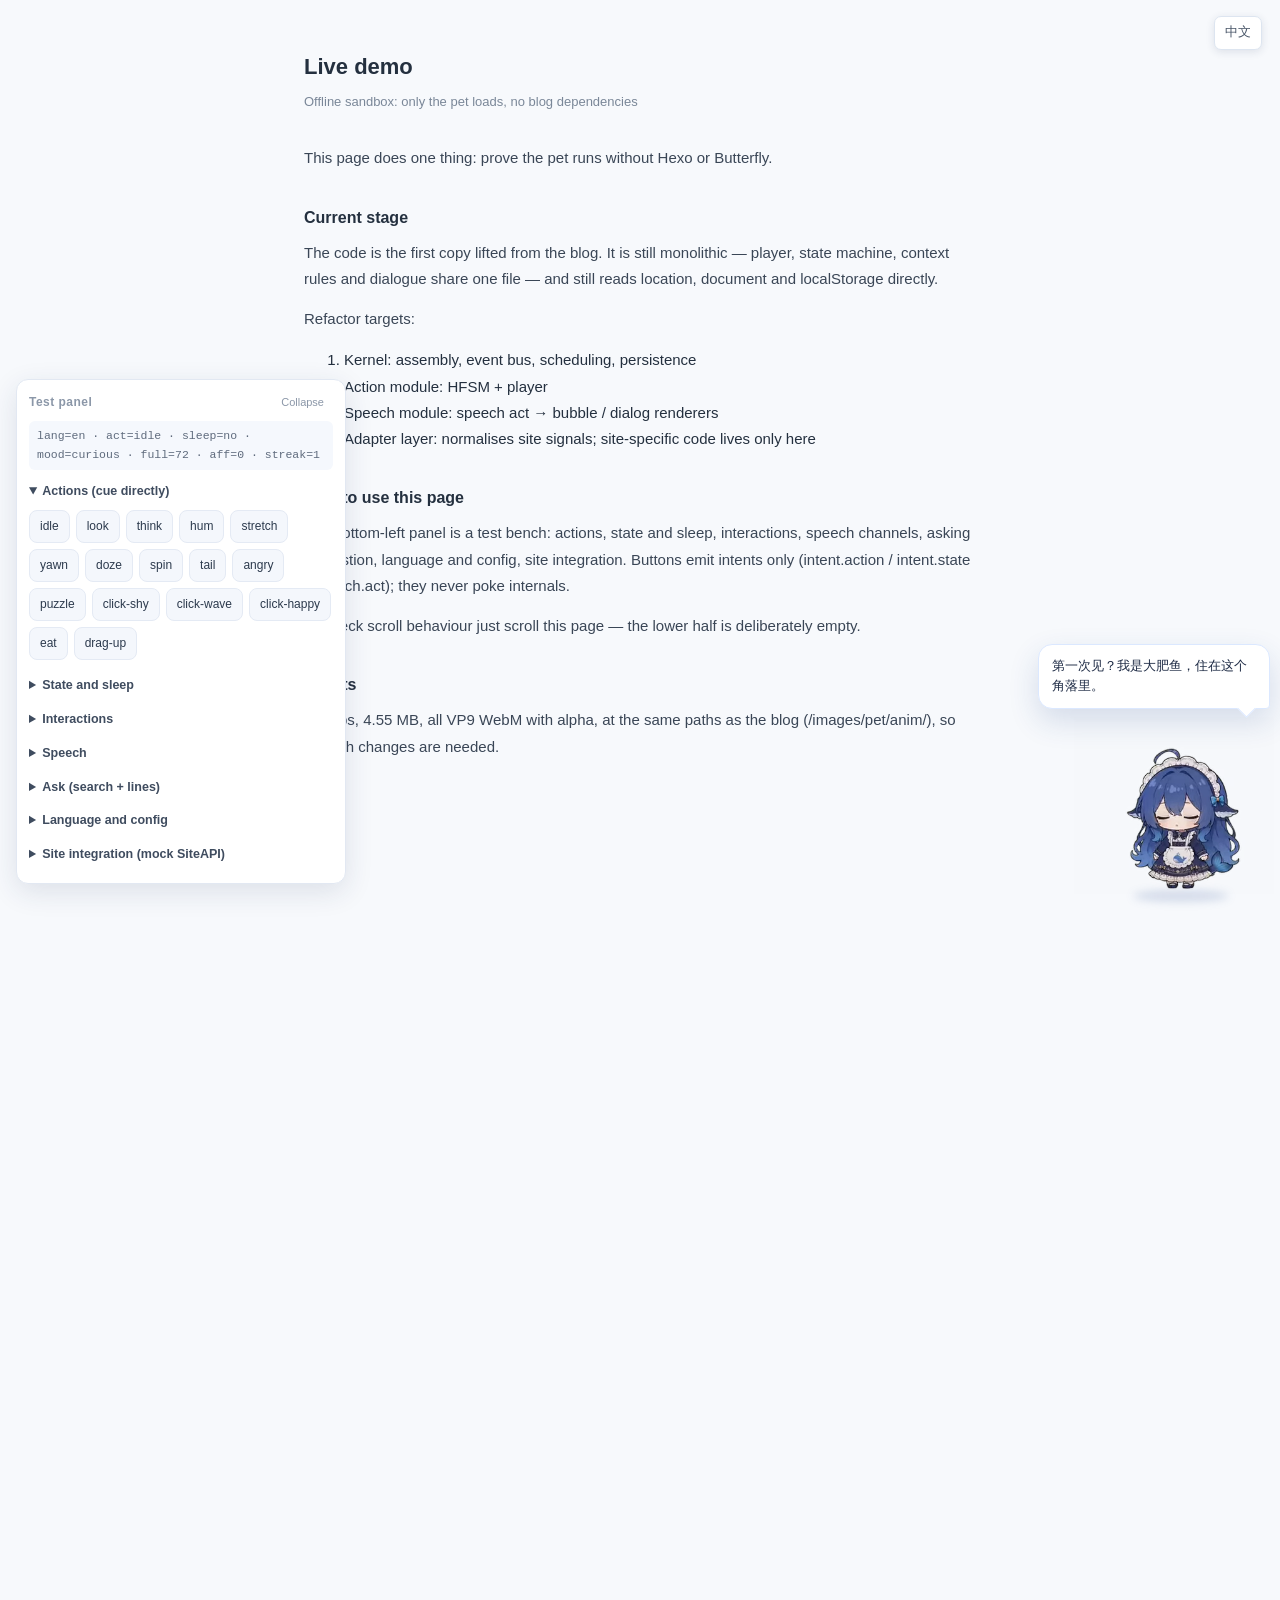
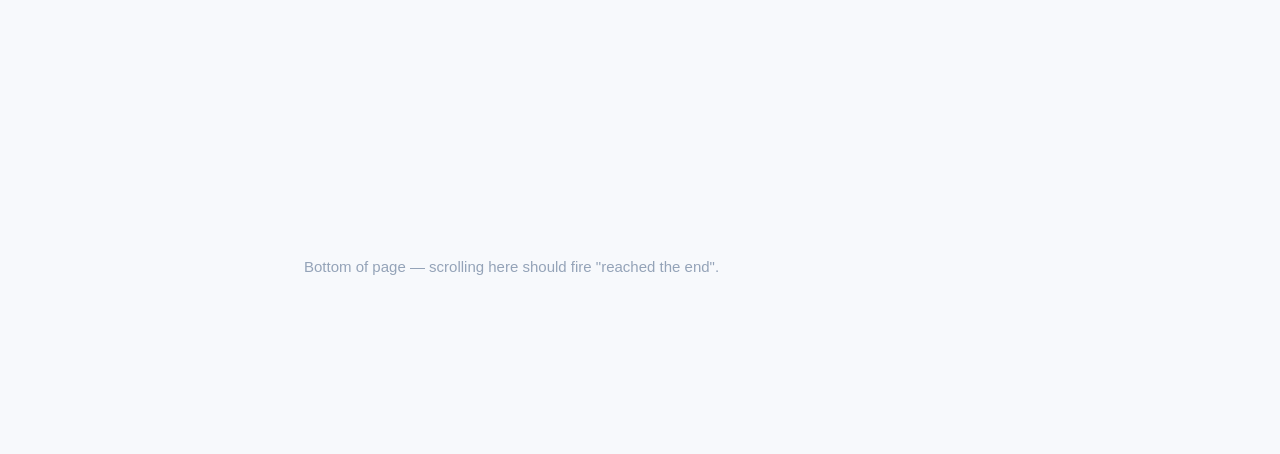
==== commit d3b3eb11: "fix: 状态机接回运行时（上下文→状态→动作池），修正面板状态按钮与 i18n 文案错位" ====
--- a/index.html
+++ b/index.html
@@ -78,14 +78,14 @@
     </ol>
 
     <h2 data-i18n="demo.how">怎么用这一页</h2>
-    <p data-i18n="demo.p4">左下角的面板用于模拟站点信号：滚动到底、切到文章页、喂食、触发问候。这些按钮模拟的是未来适配器应当 emit 的东西。</p>
+    <p data-i18n="demo.p4">左下角是测试面板：动作、状态与睡眠、互动、说话通道、提问、语言与配置、站点对接。按钮只发意图（intent.action / intent.state / speech.act），不直接改宠物内部状态。</p>
     <p data-i18n="demo.p5">要验证滚动相关行为，直接滚动本页即可——页面下半部分有足够的空白。</p>
 
     <h2 data-i18n="demo.assets">素材</h2>
     <p data-i18n="demo.p6">32 段动画，4.55 MB，全部为带 alpha 的 VP9 WebM，路径与博客一致（/images/pet/anim/），所以宠物代码不需要改动路径。</p>
 
     <div style="height:120vh"></div>
-    <p style="color:#94a3b8" data-i18n="demo.bottom">页面底部 —— 滚动到这里应触发“读到底了”。</p>
+    <p style="color:#94a3b8" data-i18n="demo.bottom">页面底部 —— 滚动到这里应触发「读到底了」。</p>
 </main>
 
 <div class="lab" id="lab">
@@ -104,11 +104,15 @@
     <details>
         <summary data-i18n="demo.g.state">状态与睡眠</summary>
         <div class="lab-row">
+            <button onclick="labState('idle')" data-i18n="demo.state.idle">待机</button>
+            <button onclick="labState('busy')" data-i18n="demo.state.busy">忙碌</button>
+            <button onclick="labState('sleepy')" data-i18n="demo.state.sleepy">困倦</button>
+            <button onclick="labFollow()" data-i18n="demo.state.follow">跟随上下文</button>
             <button onclick="labSleep()" data-i18n="demo.sleep">强制入睡</button>
             <button onclick="labWake()" data-i18n="demo.wake">叫醒</button>
         </div>
         <p class="lab-out" id="labState">…</p>
-        <p class="lab-hint" data-i18n="demo.state.note">状态不能手动设：它由站点上下文推导（页面类型、阅读进度、主题、时间）。想切换状态，到下面「站点对接」里改上下文。</p>
+        <p class="lab-hint" data-i18n="demo.state.note">状态机默认跟随上下文（页面类型、阅读进度、主题、时间）；手动切换相当于临时指定，换页后自动回到跟随。</p>
     </details>
 
     <details>
@@ -241,6 +245,17 @@
         window.labAct = function (name) {
             intent('intent.action', { act: name, level: 'direct', duration: 3000 });
         };
+        window.labState = function (name) {
+            if (!intent('intent.state', { state: name })) return;
+            refresh();
+        };
+
+        window.labFollow = function () {
+            var d = dbg();
+            if (d && d.follow) d.follow();
+            refresh();
+        };
+
         window.labSleep = function () { var d = dbg(); if (d && d.director) d.director.sleep(); refresh(); };
         window.labWake = function () { var d = dbg(); if (d && d.director) d.director.wake(); refresh(); };
 
@@ -365,12 +380,14 @@
             var stBox = document.getElementById('labState');
             if (stBox) {
                 var ctx = d.context ? d.context() : null;
-                var id = 'idle';
-                try { id = (d.adapter && d.adapter.pickState && d.adapter.pickState(ctx)) || 'idle'; } catch (e) { /* ignore */ }
-                var stc = (d.config.states || {})[id] || {};
+                var m = d.machine;
+                var id = (m && m.state && m.state()) || '-';
+                var pool = (m && m.actions && m.actions()) || [];
+                var want = '-';
+                try { want = (m && m.want && m.want(ctx || {})) || '-'; } catch (e) { /* ignore */ }
                 stBox.textContent = 'state=' + id +
-                    '  ·  clip=' + (stc.clip || '-') +
-                    '  ·  pool=' + ((stc.pool || []).join(',') || '-') +
+                    '  ·  pool=' + (pool.join(',') || '-') +
+                    '  ·  ctx→' + want +
                     '  ·  ctx=' + (ctx ? ctx.type + ' scroll=' + Number(ctx.scroll || 0).toFixed(2) + ' dark=' + ctx.dark : 'n/a');
             }
         }
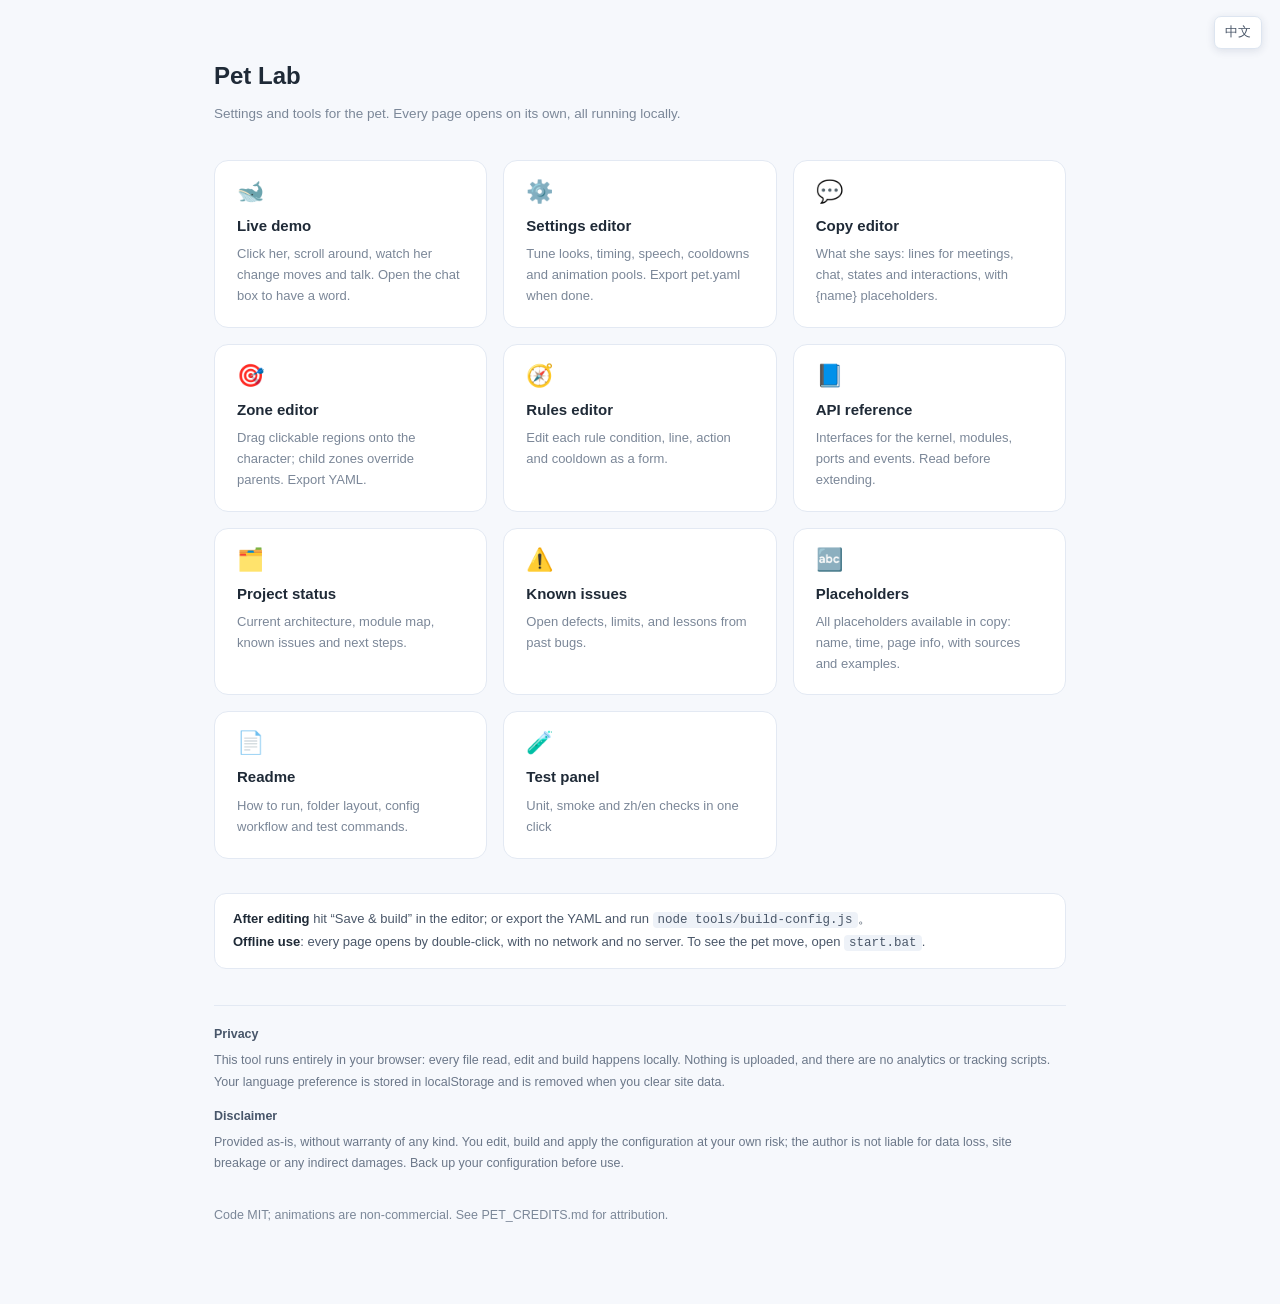
==== commit 479d2850: "feat(branding): 名字与文案用占位符，文案编辑独立成页并支持条件写法 - 占位符从 2 个扩到 23 个，取值下沉到 speech 出口，规则台词与分区反应一并生效 - 新增 {x?a:" ====
--- a/index.html
+++ b/index.html
@@ -3,585 +3,128 @@
 <head>
 <meta charset="utf-8">
 <meta name="viewport" content="width=device-width, initial-scale=1">
-<title>宠物演示 · 大肥鱼</title>
-<link rel="stylesheet" href="/css/deepseek-pet.css">
+    <link rel="icon" href="data:,">
+<title>宠物实验室</title>
 <style>
-    :root { color-scheme: light; }
-    * { box-sizing: border-box; }
-    body {
-        margin: 0;
-        font: 15px/1.75 -apple-system, "Segoe UI", "Microsoft YaHei", sans-serif;
-        color: #24303f;
-        background: #f7f9fc;
+    :root { color-scheme: light; --line:#e3e9f3; --ink:#1f2a37; --muted:#7b8798; --brand:#2f6fed; }
+    * { box-sizing:border-box; }
+    body { margin:0; background:#f6f8fc; color:var(--ink); font:15px/1.7 -apple-system,"Segoe UI","Microsoft YaHei",sans-serif; }
+    main { max-width:900px; margin:0 auto; padding:56px 24px 80px; }
+    h1 { font-size:24px; margin:0 0 6px; }
+    .sub { color:var(--muted); font-size:13.5px; margin:0 0 34px; }
+    .grid { display:grid; grid-template-columns:repeat(auto-fit,minmax(250px,1fr)); gap:16px; }
+    a.card {
+        display:block; text-decoration:none; color:inherit; background:#fff;
+        border:1px solid var(--line); border-radius:14px; padding:20px 22px;
+        transition:transform .12s ease, box-shadow .12s ease, border-color .12s;
     }
-    main { max-width: 720px; margin: 0 auto; padding: 48px 24px 160px; }
-    h1 { font-size: 22px; margin: 0 0 4px; }
-    .sub { color: #7a8798; font-size: 13px; margin-bottom: 32px; }
-    h2 { font-size: 16px; margin: 32px 0 8px; }
-    p { margin: 0 0 14px; color: #3a4656; }
-    code { background: #eef2f8; padding: 1px 5px; border-radius: 4px; font-size: 13px; }
-    pre { background: #eef2f8; padding: 14px; border-radius: 8px; overflow: auto; font-size: 13px; }
+    a.card:hover { transform:translateY(-2px); box-shadow:0 10px 26px rgba(30,50,90,.10); border-color:#cfdcef; }
+    .ico { font-size:22px; line-height:1; margin-bottom:10px; }
+    .card h2 { font-size:15px; margin:0 0 6px; }
+    .card p { font-size:13px; color:var(--muted); margin:0; line-height:1.6; }
+    .note { margin-top:34px; padding:14px 18px; background:#fff; border:1px solid var(--line); border-radius:12px; font-size:13px; color:#4a5769; }
+    .note b { color:var(--ink); }
+    code { background:#eef2f8; padding:1px 5px; border-radius:4px; font-size:12.5px; }
+    footer { margin-top:30px; font-size:12.5px; color:var(--muted); }
 
-    /* 模拟站点信号的控制台 */
-    .lab { max-height: 72vh; overflow: auto; }
-    .lab-head { display:flex; align-items:center; justify-content:space-between; gap:8px; margin-bottom:6px; }
-    .lab-head h3 { margin:0; }
-    .lab-row { display:flex; flex-wrap:wrap; gap:6px; }
-    .lab-row input[type=text] { flex:1 1 100%; }
-    .lab-read { font:11.5px/1.6 Consolas,monospace; color:#5f6b7d; background:#f5f8fd; border-radius:6px; padding:6px 8px; margin:6px 0 8px; overflow-wrap:anywhere; }
-    .lab details { margin:6px 0 4px; }
-    .lab summary { cursor:pointer; font-size:12.5px; color:#3f4c5f; padding:3px 0; font-weight:600; }
-    .lab details .lab-row { padding:4px 0 6px; }
-    .lab-row input[type=text] { width:100%; box-sizing:border-box; margin-bottom:4px; }
-    .lab-out { font:11.5px/1.5 Consolas,monospace; color:#5f6b7d; background:#f5f8fd; border-radius:6px; padding:6px 8px; margin:6px 0 0; white-space:pre-wrap; overflow-wrap:anywhere; }
-    .lab-hint { font-size:11.5px; line-height:1.6; color:#8792a3; margin:6px 0 0; }
-
-    .lab {
-        position: fixed; left: 16px; bottom: 16px; z-index: 200;
-        background: #fff; border: 1px solid #e2e8f2; border-radius: 12px;
-        box-shadow: 0 8px 28px rgba(30, 50, 90, .12);
-        padding: 10px 12px; width: 330px;
-    }
-    .lab h3 { margin: 0 0 8px; font-size: 12px; color: #8b97a8; letter-spacing: .04em; }
-    .lab button {
-        display: block; width: 100%; margin: 0 0 6px; padding: 7px 10px;
-        font: inherit; font-size: 13px; text-align: left; cursor: pointer;
-        background: #f4f7fc; border: 1px solid #e4eaf4; border-radius: 8px; color: #2c3a4d;
-    }
-    .lab button:hover { background: #e9f0fb; border-color: #cfdcef; }
-    .lab button:active { transform: translateY(1px); }
-    .lab .dark { background: #22303f; }
-    .lab .dark body { background: #0f1720; }
-
-    /* 测试面板：按钮改成紧凑排列，别一列铺满 */
-    .lab .lab-row button { display:inline-block; width:auto; margin:0; padding:5px 10px; font-size:12px; text-align:center; }
-    .lab .lab-head h3 { margin:0; white-space:nowrap; }
-    .lab .lab-head button { display:inline-block; width:auto; margin:0; padding:2px 8px; font-size:11px; color:#8b97a8; background:transparent; border-color:transparent; }
-    .lab .lab-head button:hover { background:#f0f4fa; }
+    .legal { margin-top:36px; padding-top:18px; border-top:1px solid var(--line); font-size:12.5px; line-height:1.75; color:#6b7789; }
+    .legal-sec { margin-bottom:12px; }
+    .legal h3 { font-size:12.5px; margin:0 0 4px; color:#48566a; font-weight:600; }
+    .legal p { margin:0; }
 </style>
 </head>
-<body data-title-key="demo.title">
+<body data-title-key="home.title" data-help-key="home">
 <main>
-    <h1 data-i18n="demo.h1">宠物演示</h1>
-    <div class="sub" data-i18n="demo.sub">离线环境 · 只加载宠物本体，不含博客任何依赖</div>
+    <h1 data-i18n="home.title">宠物实验室</h1>
+    <p class="sub" data-i18n="home.sub">大肥鱼的本体、配置与调试工具。所有页面都可以单独打开。</p>
 
-    <p data-i18n="demo.p1">这一页只做一件事：确认宠物能脱离 Hexo / Butterfly 独立运行。</p>
+    <div class="grid">
+        <a class="card" href="demo.html">
+            <div class="ico">🐋</div>
+            <h2 data-i18n="home.play">宠物演示</h2>
+            <p data-i18n="home.play.desc">空白页面上跑一只宠物，左下角有信号面板，可以手动触发各种意图。</p>
+        </a>
 
-    <h2 data-i18n="demo.stage">当前阶段</h2>
-    <p data-i18n="demo.p2">代码是从博客里原样拷贝出来的第一版，内部仍然是单体结构（播放器、状态机、上下文规则、对话都在这一个文件里），并且还在直接读 location、document、localStorage。</p>
-    <p data-i18n="demo.p3">接下来的重构目标：</p>
-    <ol>
-        <li data-i18n="demo.li1">内核（装配、事件总线、调度、持久化）</li>
-        <li data-i18n="demo.li2">动作模块（HFSM 状态机 + 播放器）</li>
-        <li data-i18n="demo.li3">语言模块（speech act → 气泡 / 对话框渲染器）</li>
-        <li data-i18n="demo.li4">适配层（把站点信号规范化，本站的 adapter 只在这里）</li>
-    </ol>
+        <a class="card" href="config-editor.html">
+            <div class="ico">⚙️</div>
+            <h2 data-i18n="home.config">配置编辑器</h2>
+            <p data-i18n="home.config.desc">调外观、节奏、语言、规则冷却、动作池。改完导出 pet.yaml。</p>
+        </a>
 
-    <h2 data-i18n="demo.how">怎么用这一页</h2>
-    <p data-i18n="demo.p4">左下角是测试面板：动作、状态与睡眠、互动、说话通道、提问、语言与配置、站点对接。按钮只发意图（intent.action / intent.state / speech.act），不直接改宠物内部状态。</p>
-    <p data-i18n="demo.p5">要验证滚动相关行为，直接滚动本页即可——页面下半部分有足够的空白。</p>
+        <a class="card" href="copy-editor.html">
+            <div class="ico">💬</div>
+            <h2 data-i18n="home.copy">文案编辑</h2>
+            <p data-i18n="home.copy.desc">她说什么：见面、对话、状态、互动的台词，支持 {name} 这类占位符。</p>
+        </a>
 
-    <h2 data-i18n="demo.assets">素材</h2>
-    <p data-i18n="demo.p6">32 段动画，4.55 MB，全部为带 alpha 的 VP9 WebM，路径与博客一致（/images/pet/anim/），所以宠物代码不需要改动路径。</p>
+        <a class="card" href="zone-editor.html">
+            <div class="ico">🎯</div>
+            <h2 data-i18n="home.zone">分区编辑器</h2>
+            <p data-i18n="home.zone.desc">在角色图上拖出点击区域，子分区自动覆盖父分区，导出 YAML。</p>
+        </a>
 
-    <div style="height:120vh"></div>
-    <p style="color:#94a3b8" data-i18n="demo.bottom">页面底部 —— 滚动到这里应触发「读到底了」。</p>
-</main>
+        <a class="card" href="rules-editor.html">
+            <div class="ico">🧭</div>
+            <h2 data-i18n="home.rules">规则编辑器</h2>
+            <p data-i18n="home.rules.desc">每条情境规则的条件、台词、动作和冷却，可视化增删改。</p>
+        </a>
 
-<div class="lab" id="lab">
-    <div class="lab-head">
-        <h3 data-i18n="demo.lab">测试面板</h3>
-        <button class="lab-mini" onclick="document.getElementById('lab').classList.toggle('is-open')" data-i18n="demo.lab.toggle">收起</button>
+        <a class="card" data-dev-only href="docs.html?f=docs/API.md">
+            <div class="ico">📘</div>
+            <h2 data-i18n="home.api">API 文档</h2>
+            <p data-i18n="home.api.desc">内核、模块、端口、事件的接口说明，写扩展前先看这份。</p>
+        </a>
+
+        <a class="card" data-dev-only href="docs.html?f=STATUS.md">
+            <div class="ico">🗂️</div>
+            <h2 data-i18n="home.status">项目状态</h2>
+            <p data-i18n="home.status.desc">当前架构、模块地图、已知问题与下一步计划。</p>
+        </a>
+
+        <a class="card" data-dev-only href="docs.html?f=KNOWN-ISSUES.md">
+            <div class="ico">⚠️</div>
+            <h2 data-i18n="home.issues">已知问题</h2>
+            <p data-i18n="home.issues.desc">待修的缺陷、限制与历史上的坑。</p>
+        </a>
+
+        <a class="card" href="vars.html">
+            <div class="ico">🔤</div>
+            <h2 data-i18n="home.vars">变量表</h2>
+            <p data-i18n="home.vars.desc">文案里能用的全部占位符：名字、时间、页面信息，各自的取值来源与示例。</p>
+        </a>
+
+        <a class="card" href="docs.html?f=README.md">
+            <div class="ico">📄</div>
+            <h2 data-i18n="home.readme">使用说明</h2>
+            <p data-i18n="home.readme.desc">怎么运行、目录结构、配置流程、测试命令。</p>
+        </a>
+
+        <a class="card" data-dev-only href="tests.html">
+            <div class="ico">🧪</div>
+            <h2 data-i18n="home.tests">测试面板</h2>
+            <p data-i18n="home.tests.desc">单元、冒烟、中英一致性，一键跑</p>
+        </a>
     </div>
 
-    <div class="lab-read" id="labRead">…</div>
+    <div class="note">
+        <b data-i18n="home.note">改完配置后</b><span data-i18n="home.note2">，服务器会自动编译并刷新演示页；想手动编译就执行</span>
+        <code>node tools/build-config.js</code>。<br>
+        <b data-i18n="home.serveTitle">一键启动</b><span data-i18n="home.serveDesc">：双击</span>
+        <code>start.bat</code><span data-i18n="home.serveDesc2">，会自动开服务器并打开浏览器；三个编辑器里的「保存并编译」就不用再敲命令。</span>
+    </div>
 
-    <details open>
-        <summary data-i18n="demo.g.act">动作（直接 cue）</summary>
-        <div class="lab-row" id="labActs"></div>
-    </details>
-
-    <details>
-        <summary data-i18n="demo.g.state">状态与睡眠</summary>
-        <div class="lab-row">
-            <button onclick="labState('idle')" data-i18n="demo.state.idle">待机</button>
-            <button onclick="labState('busy')" data-i18n="demo.state.busy">忙碌</button>
-            <button onclick="labState('sleepy')" data-i18n="demo.state.sleepy">困倦</button>
-            <button onclick="labFollow()" data-i18n="demo.state.follow">跟随上下文</button>
-            <button onclick="labSleep()" data-i18n="demo.sleep">强制入睡</button>
-            <button onclick="labWake()" data-i18n="demo.wake">叫醒</button>
+    <footer class="legal">
+        <div class="legal-sec">
+            <h3 data-i18n="legal.privacy">隐私</h3>
+            <p data-i18n="legal.privacyBody">本工具完全在你的浏览器本地运行：所有文件读取、编辑与编译都在本机完成，不会上传任何内容，也不含统计或追踪脚本。语言偏好保存在浏览器 localStorage 中，可随时清除站点数据移除。</p>
         </div>
-        <p class="lab-out" id="labState">…</p>
-        <p class="lab-hint" data-i18n="demo.state.note">状态机默认跟随上下文（页面类型、阅读进度、主题、时间）；手动切换相当于临时指定，换页后自动回到跟随。</p>
-    </details>
-
-    <details>
-        <summary data-i18n="demo.g.interact">互动</summary>
-        <div class="lab-row">
-            <button onclick="labFeed()" data-i18n="demo.feed">喂食</button>
-            <button onclick="labPoke('head')" data-i18n="demo.poke.head">戳脑袋</button>
-            <button onclick="labPoke('tail')" data-i18n="demo.poke.tail">戳尾巴</button>
-            <button onclick="labBurst()" data-i18n="demo.particles">粒子 ×1</button>
+        <div class="legal-sec">
+            <h3 data-i18n="legal.disclaimer">免责声明</h3>
+            <p data-i18n="legal.disclaimerBody">本工具按“现状”提供，不保证适用于任何特定用途。配置由你自行编辑、编译与应用，由此产生的任何后果由使用者承担；作者不对数据丢失、站点异常或任何间接损失负责。使用前请自行备份配置文件。</p>
         </div>
-    </details>
-
-    <details>
-        <summary data-i18n="demo.g.speech">说话</summary>
-        <div class="lab-row">
-            <button onclick="labSpeech('ambient')" data-i18n="demo.speech.ambient">闲话</button>
-            <button onclick="labSpeech('context')" data-i18n="demo.speech.context">情境</button>
-            <button onclick="labSpeech('reply')" data-i18n="demo.speech.reply">回答</button>
-            <button onclick="labSpeech('dialog')" data-i18n="demo.speech.dialog">进对话框</button>
-            <button onclick="labChatClose()" data-i18n="demo.speech.close">关对话框</button>
-        </div>
-    </details>
-
-    <details>
-        <summary data-i18n="demo.g.ask">问一句（走检索 / 句库）</summary>
-        <div class="lab-row">
-            <input id="labQ" type="text" placeholder="有没有讲算法的？" data-i18n-placeholder="demo.ask.ph">
-            <button onclick="labAsk()" data-i18n="demo.ask">提问</button>
-        </div>
-        <p class="lab-out" id="labAns">…</p>
-    </details>
-
-    <details>
-        <summary data-i18n="demo.g.lang">语言与配置</summary>
-        <div class="lab-row">
-            <button onclick="labLang('zh')">中文</button>
-            <button onclick="labLang('en')">English</button>
-            <button onclick="labShowConfig()" data-i18n="demo.showConfig">看配置</button>
-            <button onclick="location.reload()" data-i18n="demo.reload">刷新（重置会话）</button>
-        </div>
-        <p class="lab-out" id="labCfg">…</p>
-    </details>
-
-    <details>
-        <summary data-i18n="demo.g.site">站点对接（模拟 SiteAPI）</summary>
-        <div class="lab-row">
-            <button onclick="mockToggle()" data-i18n="demo.sim9">切换模拟站点</button>
-            <button onclick="mockCtx('post')" data-i18n="demo.sim1">文章页</button>
-            <button onclick="mockCtx('tag')" data-i18n="demo.sim2">标签页</button>
-            <button onclick="mockCtx('home')" data-i18n="demo.sim5">首页</button>
-            <button onclick="mockCtx('404')" data-i18n="demo.sim6">404</button>
-            <button onclick="mockScroll(0.9)" data-i18n="demo.sim3">滚动到 90%</button>
-            <button onclick="mockScroll(0)" data-i18n="demo.sim4">滚回顶部</button>
-            <button onclick="mockBookmark()" data-i18n="demo.sim7">收藏这页</button>
-            <button onclick="mockTheme()" data-i18n="demo.sim8">切主题</button>
-        </div>
-        <p class="lab-out" id="labSite">…</p>
-    </details>
-</div>
-<script>
-    /* ---------------- 测试面板 ----------------
-     * 按钮只发"意图"，不碰内部实现。三个名字是模块的公开契约：
-     *   动作 → intent.action  { act, level, duration }   （modules/actions.js）
-     *   状态 → intent.state   { state }                  （modules/actions.js → machine）
-     *   说话 → speech.act     { text, channel, priority, ttl }（modules/speech.js）
-     * 以前这里直接调 PetKernel.action()/state()/speech()，前两个根本不存在，
-     * 第三个会把动画吞掉（没人订阅 'action' 事件），看起来就是"点了没反应"。
-     */
-    (function () {
-        var ACTS = ['idle', 'look', 'think', 'hum', 'stretch', 'yawn', 'doze', 'spin', 'tail',
-                    'angry', 'puzzle', 'click-shy', 'click-wave', 'click-happy', 'eat', 'drag-up'];
-
-        var saySeq = 0;
-
-        function dbg() { return window.PetDebug && window.PetDebug['deepseek-pet']; }
-        function T(zh) { return (window.PetI18n && PetI18n.lang === 'en') ? PetI18n.t(zh) : zh; }
-
-        /* 唯一的出口：向内核发意图（必须是宠物正在用的那个实例） */
-        function kernel() {
-            var d = dbg();
-            return (d && d.kernel) || window.PetKernel;
-        }
-
-        function intent(type, payload) {
-            var k = kernel();
-            if (!k || typeof k.emit !== 'function') {
-                console.warn('[lab] 内核还没就绪（宠物是 ES module，重页面要等几秒）');
-                return false;
-            }
-            k.emit(type, payload);
-            return true;
-        }
-
-        function say(text, priority, ttl) {
-            if (!text) return false;
-            return intent('speech.act', {
-                text: String(text),
-                channel: 'auto',
-                priority: priority || 'context',
-                ttl: ttl || 2800
-            });
-        }
-
-        /* 配置里的 say 可能是字符串，也可能是 { t, w } 加权条目 */
-        function pickSay(list) {
-            if (!list || !list.length) return '';
-            if (typeof list[0] === 'string') return list[Math.floor(Math.random() * list.length)];
-            var total = 0, i;
-            for (i = 0; i < list.length; i += 1) total += Number(list[i].w) || 1;
-            var r = Math.random() * total;
-            for (i = 0; i < list.length; i += 1) {
-                r -= Number(list[i].w) || 1;
-                if (r <= 0) return list[i].t;
-            }
-            return list[list.length - 1].t;
-        }
-
-        function buildActs() {
-            var host = document.getElementById('labActs');
-            if (!host) return;
-            ACTS.forEach(function (name) {
-                var b = document.createElement('button');
-                b.textContent = name;
-                b.onclick = function () { labAct(name); };
-                host.appendChild(b);
-            });
-        }
-
-        /* ---- 动作 / 状态 ---- */
-        window.labAct = function (name) {
-            intent('intent.action', { act: name, level: 'direct', duration: 3000 });
-        };
-        window.labState = function (name) {
-            if (!intent('intent.state', { state: name })) return;
-            refresh();
-        };
-
-        window.labFollow = function () {
-            var d = dbg();
-            if (d && d.follow) d.follow();
-            refresh();
-        };
-
-        window.labSleep = function () { var d = dbg(); if (d && d.director) d.director.sleep(); refresh(); };
-        window.labWake = function () { var d = dbg(); if (d && d.director) d.director.wake(); refresh(); };
-
-        /* ---- 互动：和真实点击走同一条路（配置里的分区反应） ---- */
-        window.labFeed = function () {
-            var d = dbg();
-            var cfg = d && d.config;
-            var act = (cfg && cfg.animations && cfg.animations.events && cfg.animations.events.eat) || 'eat';
-            if (d && d.director && d.director.isSleeping()) d.director.wake();
-            intent('intent.action', { act: act, level: 'direct', duration: 3000 });
-            if (d && d.burst) d.burst('\u{1F35A}');
-            say(T('谢谢！'), 'context', 3200);
-            refresh();
-        };
-
-        window.labPoke = function (zone) {
-            var d = dbg();
-            var rules = (d && d.config && d.config.zoneReactions) || {};
-            var rule = rules[zone] || {};
-            intent('intent.action', { act: rule.act || (zone === 'tail' ? 'tail' : 'click-shy'), level: 'direct', duration: 2600 });
-            say(pickSay(rule.say) || (zone === 'tail' ? T('尾巴会痒的。') : T('别戳脑袋啦。')), 'context', 2600);
-            if (d && d.burst) d.burst(zone === 'tail' ? '\u{1F4A7}' : '\u{1F497}');
-            refresh();
-        };
-
-        window.labBurst = function () {
-            var d = dbg();
-            if (d && d.burst) { d.burst('\u{1F497}', 1); return; }
-            // 内核还没起来时的兜底：手动造一个粒子，样式与真实的一致
-            var root = document.querySelector('.dp-root');
-            if (!root) return;
-            var el = document.createElement('span');
-            el.className = 'dp-particle';
-            el.textContent = '\u{1F497}';
-            el.style.left = (52 + Math.random() * 60) + 'px';
-            root.appendChild(el);
-            setTimeout(function () { el.remove(); }, 1400);
-        };
-
-        /* ---- 说话：四种优先级 / 通道 ---- */
-        window.labSpeech = function (kind) {
-            saySeq += 1;
-            // 带上序号：同句 8 秒内会被去重，带序号才能连点连看
-            var text = T('（测试台词）') + ' #' + saySeq;
-            var act = { text: text, channel: 'auto', priority: 'ambient', ttl: 2600 };
-            if (kind === 'context') act.priority = 'context';
-            if (kind === 'reply') act.priority = 'reply';
-            if (kind === 'dialog') {
-                var d = dbg();
-                if (d && d.chat) d.chat(true);   // 先开面板，否则投进对话框看不见
-                act.channel = 'dialog';
-            }
-            intent('speech.act', act);
-        };
-
-        /* ---- 问一句：真的走 PetDebug.reply（内部可能检索，返回 Promise） ---- */
-        /* 对话框开着时所有台词都投进对话框，气泡不会再冒——测完记得关 */
-        window.labChatClose = function () {
-            var d = dbg();
-            if (d && d.chat) d.chat(false);
-        };
-
-        window.labAsk = function () {
-            var d = dbg();
-            var input = document.getElementById('labQ');
-            var box = document.getElementById('labAns');
-            var q = input ? String(input.value || '').trim() : '';
-            if (!d) { box.textContent = '宠物还没加载完（等几秒再点）'; return; }
-            if (!q) { box.textContent = '先写一句话再点提问'; return; }
-            box.textContent = '…';
-            Promise.resolve(d.reply(q)).then(function (text) {
-                box.textContent = String(text);
-            }).catch(function (err) {
-                box.textContent = '出错了：' + ((err && err.message) || err);
-            });
-        };
-
-        window.labLang = function (code) {
-            var d = dbg();
-            if (d && d.content) d.content.setLang(code);
-            if (window.PetI18n) window.PetI18n.setLang(code);
-            document.documentElement.lang = code === 'en' ? 'en' : 'zh-CN';
-            refresh();
-        };
-
-        window.labShowConfig = function () {
-            var d = dbg(), box = document.getElementById('labCfg');
-            if (!d) return;
-            var c = d.config;
-            box.textContent = JSON.stringify({
-                name: (c.persona && c.persona.name) || c.name,
-                lang: d.content && d.content.lang,
-                drag: c.drag && c.drag.enabled,
-                particles: c.click && c.click.particleCount,
-                bubbleTtl: c.speech && c.speech.bubbleTtl,
-                sleepLoop: c.states && c.states.sleepy && c.states.sleepy.loop,
-                idleSleepMs: c.idleSleepMs,
-                rules: (c.rules && c.rules.items || []).map(function (r) { return r.id; })
-            }, null, 1);
-        };
-
-        /* ---- 读数 ---- */
-        function refresh() {
-            var box = document.getElementById('labRead');
-            var d = dbg();
-            if (!box) return;
-            if (!d) { box.textContent = '宠物还没加载完…'; return; }
-            var st = d.state || {};
-            var sleeping = !!(d.director && d.director.isSleeping());
-            var mstate = (d.machine && d.machine.state) ? d.machine.state() : '-';
-            box.textContent = [
-                'lang=' + (d.content && d.content.lang),
-                'act=' + (d.player && d.player.name ? d.player.name() : '-'),
-                'sleep=' + (sleeping ? 'yes' : 'no'),
-                'mood=' + (d.mood ? d.mood() : '-'),
-                'full=' + (st.fullness | 0),
-                'aff=' + (st.affinity | 0),
-                'streak=' + (st.streak || 1)
-            ].join('  ·  ');
-
-            // 状态是推导出来的：这里把"当前上下文 → 状态 → 片段池"整条链摊开
-            var stBox = document.getElementById('labState');
-            if (stBox) {
-                var ctx = d.context ? d.context() : null;
-                var m = d.machine;
-                var id = (m && m.state && m.state()) || '-';
-                var pool = (m && m.actions && m.actions()) || [];
-                var want = '-';
-                try { want = (m && m.want && m.want(ctx || {})) || '-'; } catch (e) { /* ignore */ }
-                stBox.textContent = 'state=' + id +
-                    '  ·  pool=' + (pool.join(',') || '-') +
-                    '  ·  ctx→' + want +
-                    '  ·  ctx=' + (ctx ? ctx.type + ' scroll=' + Number(ctx.scroll || 0).toFixed(2) + ' dark=' + ctx.dark : 'n/a');
-            }
-        }
-
-        buildActs();
-        setInterval(refresh, 600);
-        setTimeout(refresh, 1500);
-    })();
-</script>
-<script>
-    /* ---------------- 站点对接（模拟 SiteAPI） ----------------
-     * 只有带 ?mock=1 才有 mockSite；这里改的是假站点的状态，
-     * 宠物只通过 window.SiteAPI 感知，走的是和真实站点完全一样的链路。
-     */
-    (function () {
-        function dbg() { return window.PetDebug && window.PetDebug['deepseek-pet']; }
-        function mock() { return window.mockSite; }
-        function adapter() { var d = dbg(); return d && d.adapter; }
-
-        function box(text) {
-            var el = document.getElementById('labSite');
-            if (el) el.textContent = text;
-        }
-
-        function intro(zh, en) {
-            var d = dbg();
-            var text = (window.PetI18n && PetI18n.lang === 'en') ? en : zh;
-            if (d && d.kernel) {
-                d.kernel.emit('speech.act', { text: text, channel: 'auto', priority: 'reply', ttl: 3200 });
-            }
-        }
-
-        function render() {
-            var m = mock();
-            var d = dbg();
-            if (!m || !d) {
-                box('未挂载模拟站点：点「切换模拟站点」重载页面后可用。');
-                return;
-            }
-            var c = m.state.ctx;
-            var seen = adapter() ? adapter().context() : null;
-            box('假站点: ' + c.type + ' ' + c.path +
-                ' · theme=' + (c.theme || '?') +
-                ' · ratio=' + m.state.scroll +
-                '\n宠物看到: ' + (seen ? JSON.stringify(seen) : '（adapter 未就绪）'));
-        }
-
-        /* 每个页面类型都给完整上下文，避免上一个页面的字段残留 */
-        function ctxOf(kind) {
-            var m = mock();
-            var base = {
-                id: '', contentId: '', title: '', path: '/',
-                tags: [], categories: [], wordCount: 0,
-                comments: 0, commentsAvailable: false,
-                theme: (m && m.state.ctx.theme) || 'light'
-            };
-            var extra = {
-                post: {
-                    type: 'post', id: 'mock-post', contentId: 'post:_posts/mock.md',
-                    title: '演示用的文章', path: '/posts/mock/',
-                    tags: ['Unity', 'C#'], categories: ['技术'], wordCount: 5200
-                },
-                tag: {
-                    type: 'tag', id: '/tags/Unity/', title: '标签：Unity',
-                    path: '/tags/Unity/', tags: [], wordCount: 0
-                },
-                home: {
-                    type: 'home', id: '/', title: '演示首页', path: '/', tags: [], wordCount: 0
-                },
-                '404': {
-                    type: '404', id: '/404.html', title: '找不到页面',
-                    path: '/404.html', tags: [], wordCount: 0
-                }
-            }[kind] || {};
-            return Object.assign(base, extra);
-        }
-
-        window.mockCtx = function (kind) {
-            var m = mock();
-            if (!m) { render(); return; }
-            m.setContext(ctxOf(kind));
-            intro('切到「' + kind + '」了。', 'Switched to "' + kind + '".');
-            setTimeout(render, 80);
-        };
-
-        window.mockScroll = function (ratio) {
-            var m = mock();
-            if (!m) { render(); return; }
-            m.setScroll(ratio);
-            setTimeout(render, 80);
-        };
-
-        window.mockTheme = function () {
-            var m = mock();
-            if (!m) { render(); return; }
-            m.setTheme(m.state.ctx.theme === 'dark' ? 'light' : 'dark');
-            setTimeout(render, 120);
-        };
-
-        window.mockBookmark = function () {
-            var m = mock();
-            var d = dbg();
-            if (!m || !d || !d.site) { render(); return; }
-            var c = m.state.ctx;
-            d.site.action('bookmark.toggle', {
-                type: c.type, id: c.id, title: c.title, path: c.path
-            }).then(function (r) {
-                if (r.ok) {
-                    var on = !!(r.result && r.result.active);
-                    intro(on ? '收藏好了。' : '取消收藏了。', on ? 'Bookmarked.' : 'Bookmark removed.');
-                } else {
-                    intro('收藏没成：' + r.error, 'Bookmark failed: ' + r.error);
-                }
-                setTimeout(render, 100);
-            });
-        };
-
-        window.mockToggle = function () {
-            location.search = mock() ? '' : '?mock=1';
-        };
-
-        setInterval(function () {
-            if (document.getElementById('labSite')) render();
-        }, 1500);
-        setTimeout(render, 800);
-    })();
-</script>
-<script>
-    /* 配置改动后其它标签页会写入时间戳，这里自动重载 */
-    (function () {
-        var base = null;
-        var timer = null;
-        function tip() {
-            var d = document.createElement('div');
-            d.textContent = (window.PetI18n && PetI18n.lang === 'en')
-                ? 'Settings changed — reloading…'
-                : '配置已更新，正在重载…';
-            d.style.cssText = 'position:fixed;left:50%;top:18px;transform:translateX(-50%);z-index:300;' +
-                'background:#1f2a37;color:#fff;font:13px/1.5 -apple-system,"Segoe UI","Microsoft YaHei",sans-serif;' +
-                'padding:8px 16px;border-radius:20px;box-shadow:0 6px 20px rgba(20,40,80,.25)';
-            document.body.appendChild(d);
-            setTimeout(function () { location.reload(); }, 700);
-        }
-        function check() {
-            fetch('/api/version', { cache: 'no-store' })
-                .then(function (r) { return r.ok ? r.json() : null; })
-                .then(function (d) {
-                    if (!d || !d.ok) { clearInterval(timer); return; }   // 静态托管时没有这个接口，安静退出
-                    if (base === null) { base = d.rev; return; }
-                    if (d.rev !== base) { clearInterval(timer); tip(); }
-                })
-                .catch(function () { clearInterval(timer); });
-        }
-        timer = setInterval(check, 2500);
-        check();
-    })();
-
-    /* 编辑器保存后广播时间戳，跨标签页立即重载 */
-    (function () {
-        window.addEventListener('storage', function (e) {
-            if (e.key !== 'pet-config-ts') return;
-            var tip = document.createElement('div');
-            tip.textContent = (window.PetI18n && PetI18n.lang === 'en')
-                ? 'Settings changed — reloading…'
-                : '配置已更新，正在重载…';
-            tip.style.cssText = 'position:fixed;left:50%;top:18px;transform:translateX(-50%);z-index:300;' +
-                'background:#1f2a37;color:#fff;font:13px/1.5 -apple-system,"Segoe UI","Microsoft YaHei",sans-serif;' +
-                'padding:8px 16px;border-radius:20px;box-shadow:0 6px 20px rgba(20,40,80,.25)';
-            document.body.appendChild(tip);
-            setTimeout(function () { location.reload(); }, 700);
-        });
-    })();
-</script>
+    </footer>
+    <footer data-i18n="home.footer">代码 MIT，动画素材非商用，署名见博客仓库 PET_CREDITS.md。</footer>
+</main>
 <script src="assets/i18n.js"></script>
-<script>
-    /* 带 ?mock=1 时先挂一个假的 SiteAPI，再加载宠物：
-       这样演示页也能走"只通过 SiteAPI 对话"的真实链路。 */
-    (function () {
-        function loadPet() {
-            var p = document.createElement('script');
-            p.type = 'module';
-            p.src = '/js/pet/index.js';
-            document.body.appendChild(p);
-        }
-        if (/[?&]mock=1\b/.test(location.search)) {
-            var s = document.createElement('script');
-            s.src = '/mock-site.js';
-            s.onload = loadPet;
-            s.onerror = loadPet;
-            document.body.appendChild(s);
-        } else {
-            loadPet();
-        }
-    })();
-</script>
 </body>
 </html>
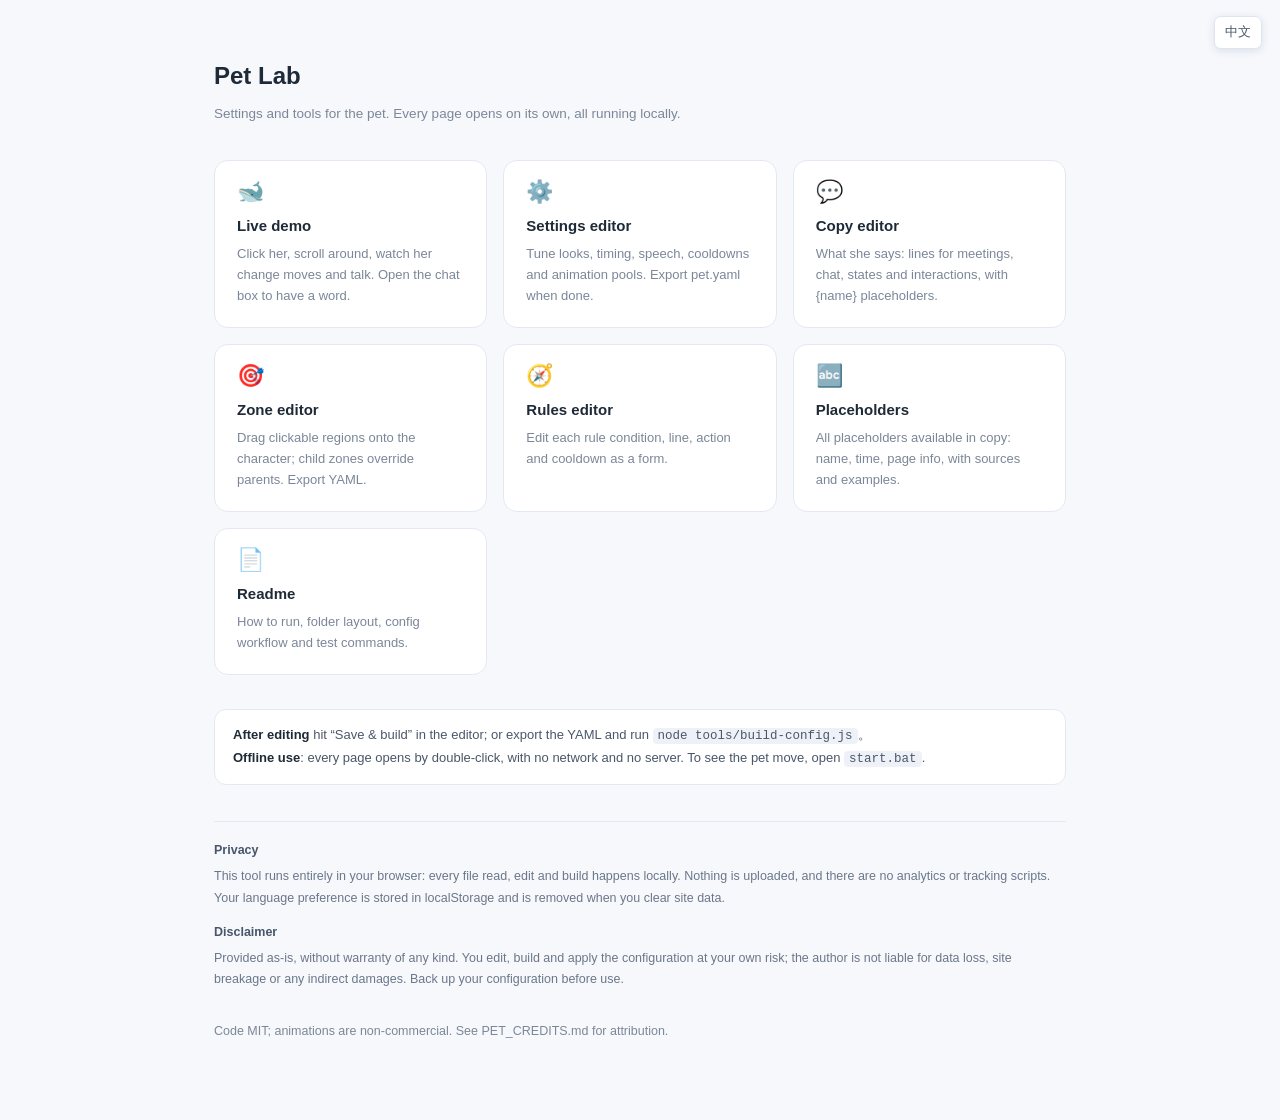
==== commit 361cc3c6: "pet-lab v1.0.2" ====
--- a/index.html
+++ b/index.html
@@ -69,23 +69,8 @@
             <p data-i18n="home.rules.desc">每条情境规则的条件、台词、动作和冷却，可视化增删改。</p>
         </a>
 
-        <a class="card" data-dev-only href="docs.html?f=docs/API.md">
-            <div class="ico">📘</div>
-            <h2 data-i18n="home.api">API 文档</h2>
-            <p data-i18n="home.api.desc">内核、模块、端口、事件的接口说明，写扩展前先看这份。</p>
-        </a>
 
-        <a class="card" data-dev-only href="docs.html?f=STATUS.md">
-            <div class="ico">🗂️</div>
-            <h2 data-i18n="home.status">项目状态</h2>
-            <p data-i18n="home.status.desc">当前架构、模块地图、已知问题与下一步计划。</p>
-        </a>
 
-        <a class="card" data-dev-only href="docs.html?f=KNOWN-ISSUES.md">
-            <div class="ico">⚠️</div>
-            <h2 data-i18n="home.issues">已知问题</h2>
-            <p data-i18n="home.issues.desc">待修的缺陷、限制与历史上的坑。</p>
-        </a>
 
         <a class="card" href="vars.html">
             <div class="ico">🔤</div>
@@ -99,11 +84,6 @@
             <p data-i18n="home.readme.desc">怎么运行、目录结构、配置流程、测试命令。</p>
         </a>
 
-        <a class="card" data-dev-only href="tests.html">
-            <div class="ico">🧪</div>
-            <h2 data-i18n="home.tests">测试面板</h2>
-            <p data-i18n="home.tests.desc">单元、冒烟、中英一致性，一键跑</p>
-        </a>
     </div>
 
     <div class="note">
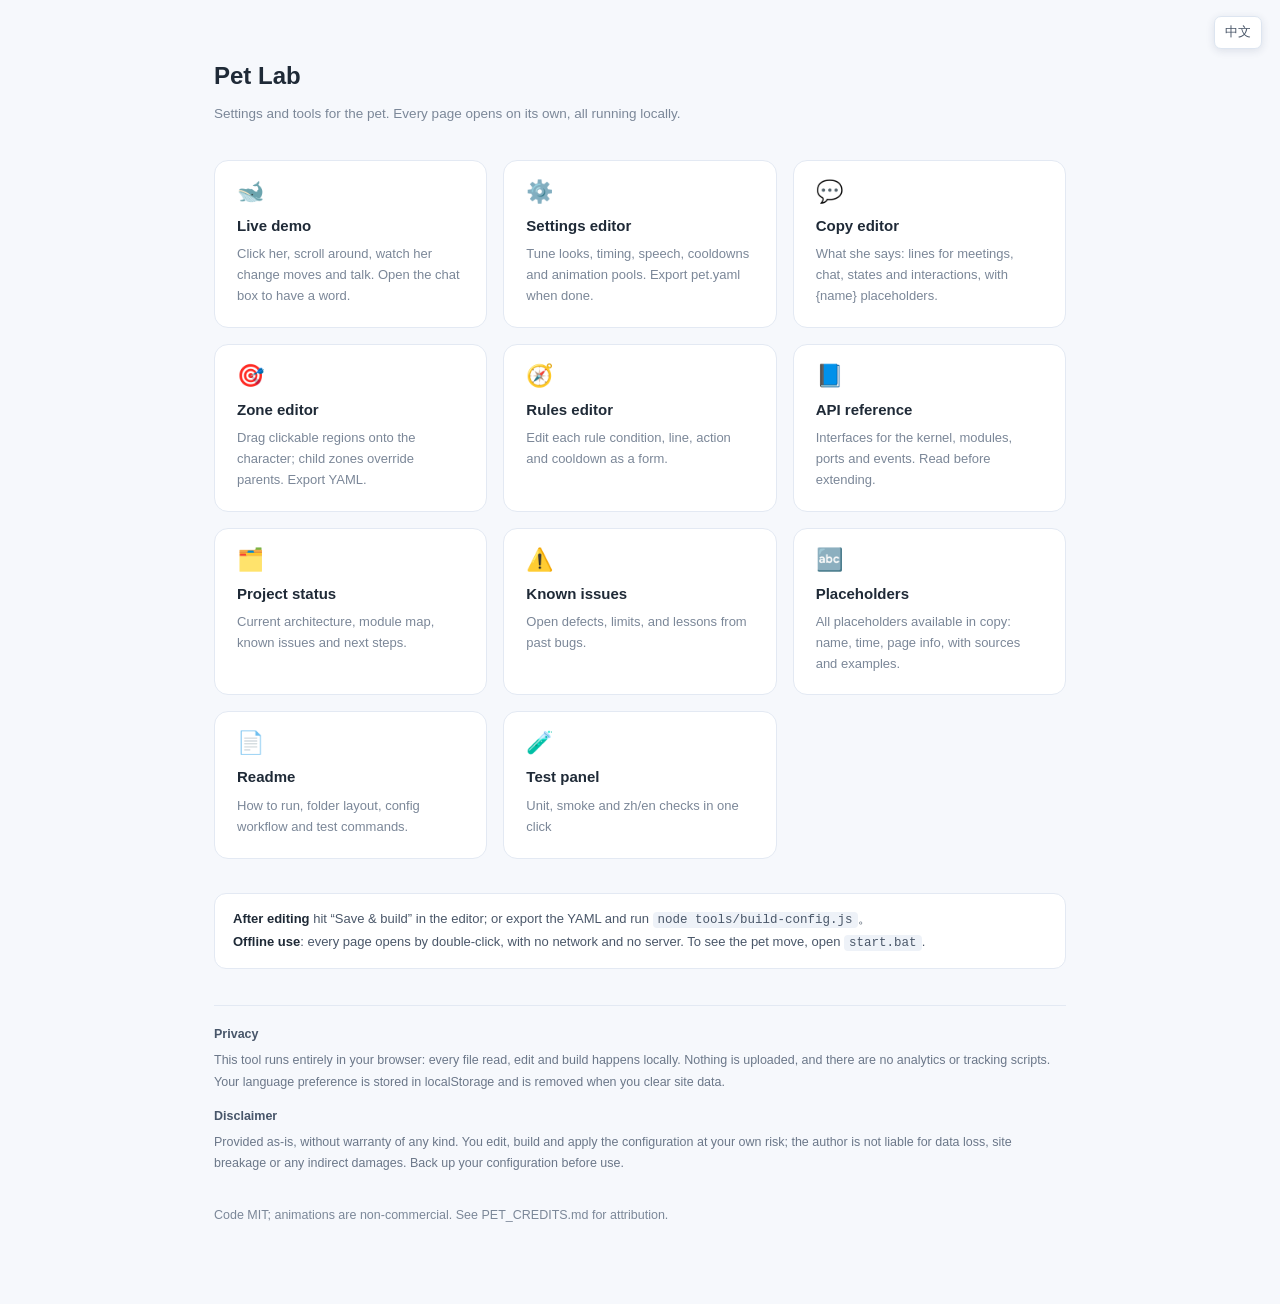
==== commit 2407e7d8: "feat(config): 配置项全部可视化、双击可用、多宠物合集，文档去角色名 配置 - 新增「界面」分组（ui.*），外观补 size/accent/clipExt - fieldRow 支持 s" ====
--- a/index.html
+++ b/index.html
@@ -36,7 +36,7 @@
 <body data-title-key="home.title" data-help-key="home">
 <main>
     <h1 data-i18n="home.title">宠物实验室</h1>
-    <p class="sub" data-i18n="home.sub">大肥鱼的本体、配置与调试工具。所有页面都可以单独打开。</p>
+    <p class="sub" data-i18n="home.sub">桌宠的配置与调试工具。所有页面都可以单独打开。</p>
 
     <div class="grid">
         <a class="card" href="demo.html">
@@ -69,8 +69,23 @@
             <p data-i18n="home.rules.desc">每条情境规则的条件、台词、动作和冷却，可视化增删改。</p>
         </a>
 
+        <a class="card" data-dev-only href="docs.html?f=docs/API.md">
+            <div class="ico">📘</div>
+            <h2 data-i18n="home.api">API 文档</h2>
+            <p data-i18n="home.api.desc">内核、模块、端口、事件的接口说明，写扩展前先看这份。</p>
+        </a>
 
+        <a class="card" data-dev-only href="docs.html?f=STATUS.md">
+            <div class="ico">🗂️</div>
+            <h2 data-i18n="home.status">项目状态</h2>
+            <p data-i18n="home.status.desc">当前架构、模块地图、已知问题与下一步计划。</p>
+        </a>
 
+        <a class="card" data-dev-only href="docs.html?f=KNOWN-ISSUES.md">
+            <div class="ico">⚠️</div>
+            <h2 data-i18n="home.issues">已知问题</h2>
+            <p data-i18n="home.issues.desc">待修的缺陷、限制与历史上的坑。</p>
+        </a>
 
         <a class="card" href="vars.html">
             <div class="ico">🔤</div>
@@ -84,6 +99,11 @@
             <p data-i18n="home.readme.desc">怎么运行、目录结构、配置流程、测试命令。</p>
         </a>
 
+        <a class="card" data-dev-only href="tests.html">
+            <div class="ico">🧪</div>
+            <h2 data-i18n="home.tests">测试面板</h2>
+            <p data-i18n="home.tests.desc">单元、冒烟、中英一致性，一键跑</p>
+        </a>
     </div>
 
     <div class="note">
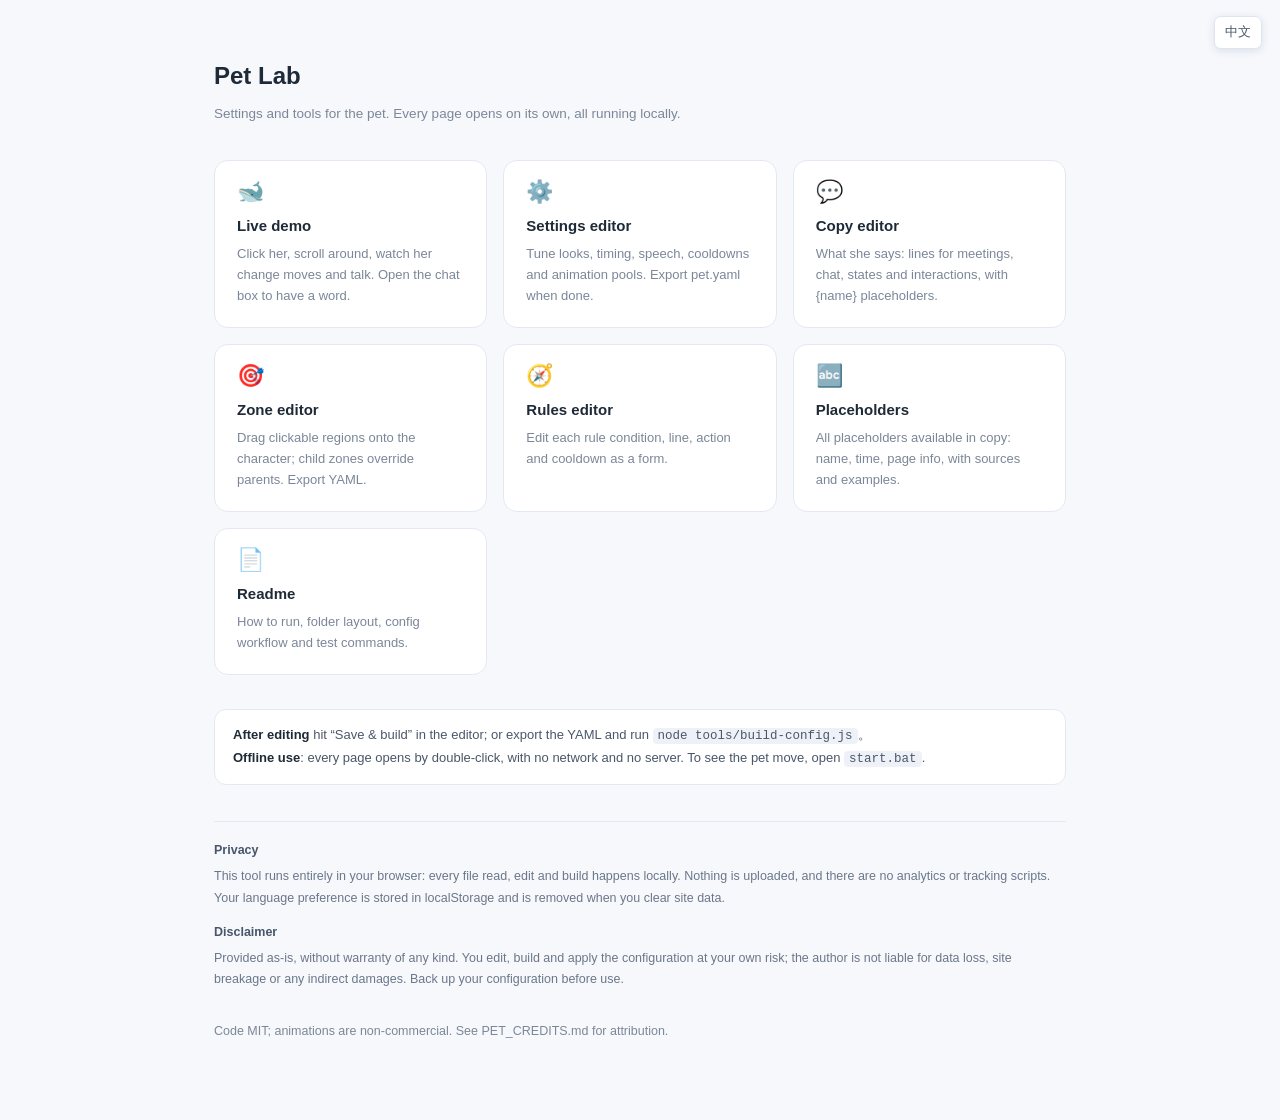
==== commit 6923caca: "pet-lab v1.0.4" ====
--- a/index.html
+++ b/index.html
@@ -69,23 +69,8 @@
             <p data-i18n="home.rules.desc">每条情境规则的条件、台词、动作和冷却，可视化增删改。</p>
         </a>
 
-        <a class="card" data-dev-only href="docs.html?f=docs/API.md">
-            <div class="ico">📘</div>
-            <h2 data-i18n="home.api">API 文档</h2>
-            <p data-i18n="home.api.desc">内核、模块、端口、事件的接口说明，写扩展前先看这份。</p>
-        </a>
 
-        <a class="card" data-dev-only href="docs.html?f=STATUS.md">
-            <div class="ico">🗂️</div>
-            <h2 data-i18n="home.status">项目状态</h2>
-            <p data-i18n="home.status.desc">当前架构、模块地图、已知问题与下一步计划。</p>
-        </a>
 
-        <a class="card" data-dev-only href="docs.html?f=KNOWN-ISSUES.md">
-            <div class="ico">⚠️</div>
-            <h2 data-i18n="home.issues">已知问题</h2>
-            <p data-i18n="home.issues.desc">待修的缺陷、限制与历史上的坑。</p>
-        </a>
 
         <a class="card" href="vars.html">
             <div class="ico">🔤</div>
@@ -99,11 +84,6 @@
             <p data-i18n="home.readme.desc">怎么运行、目录结构、配置流程、测试命令。</p>
         </a>
 
-        <a class="card" data-dev-only href="tests.html">
-            <div class="ico">🧪</div>
-            <h2 data-i18n="home.tests">测试面板</h2>
-            <p data-i18n="home.tests.desc">单元、冒烟、中英一致性，一键跑</p>
-        </a>
     </div>
 
     <div class="note">
